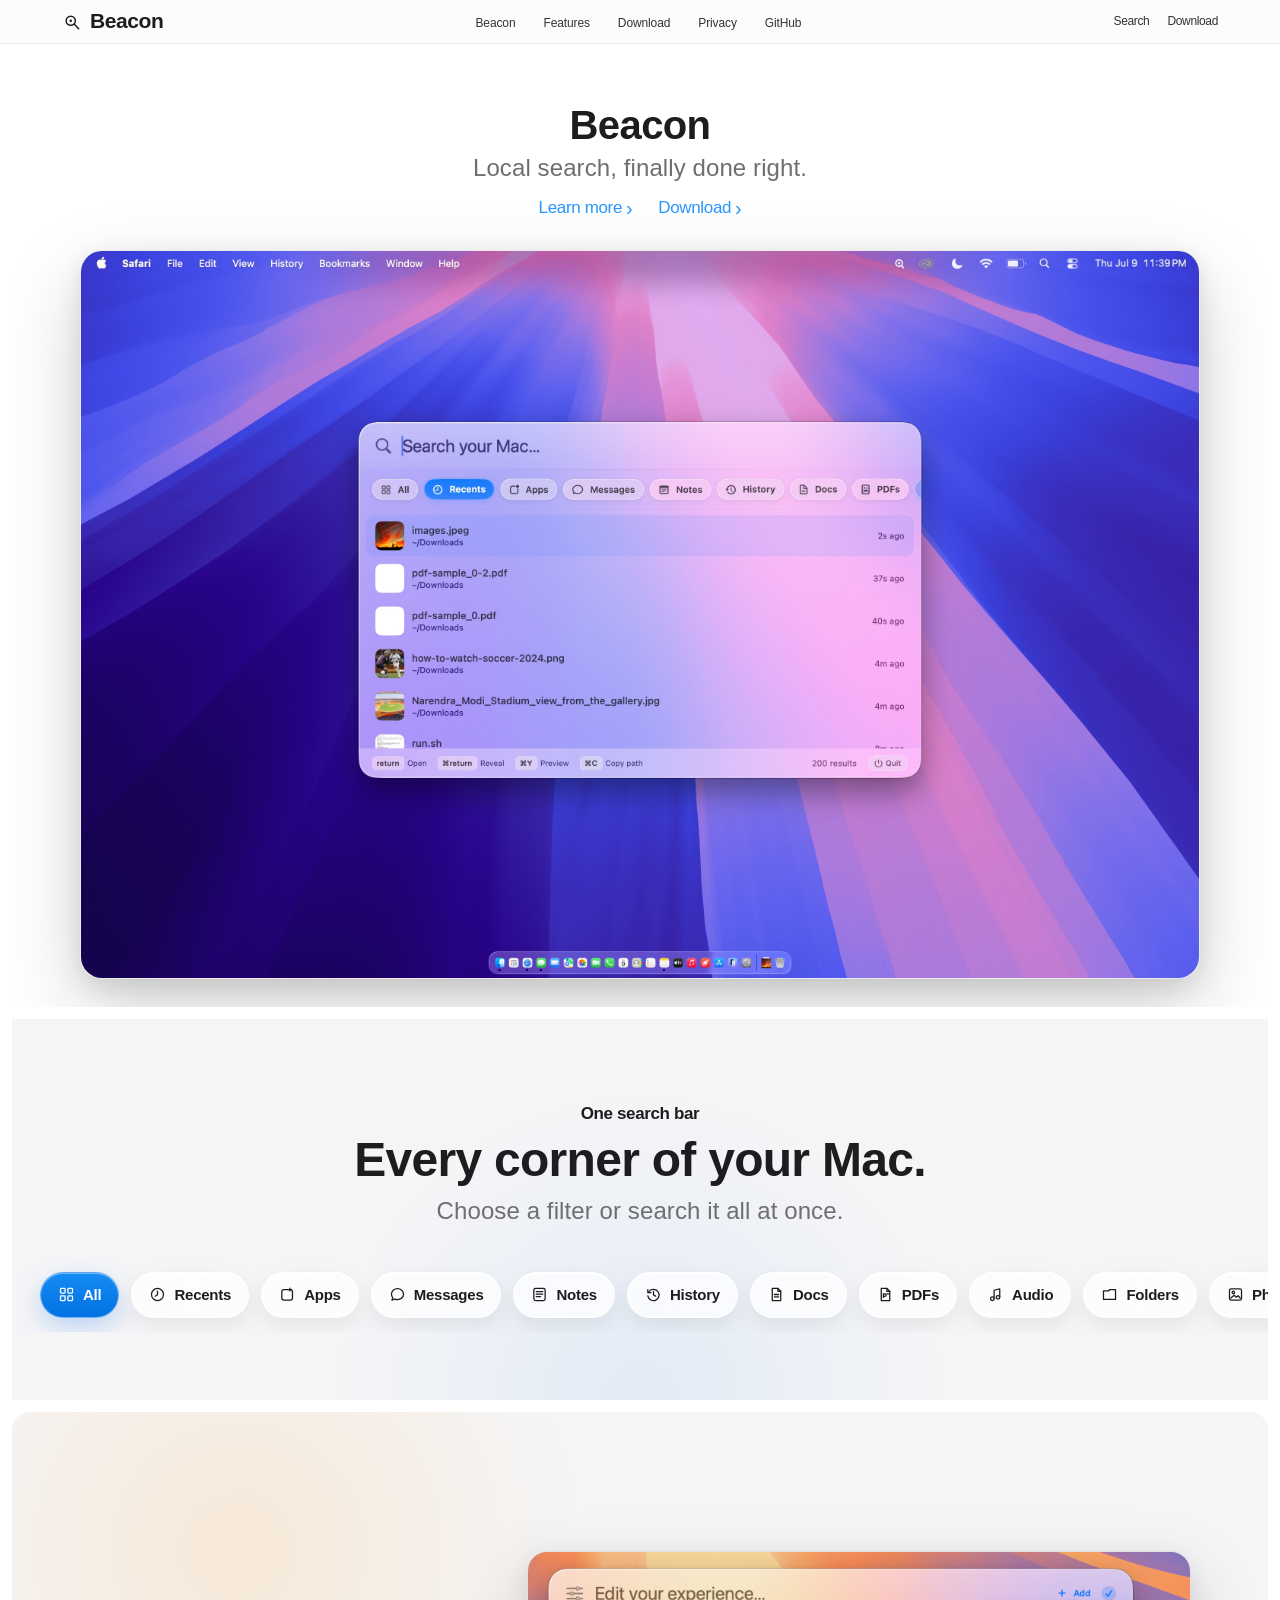
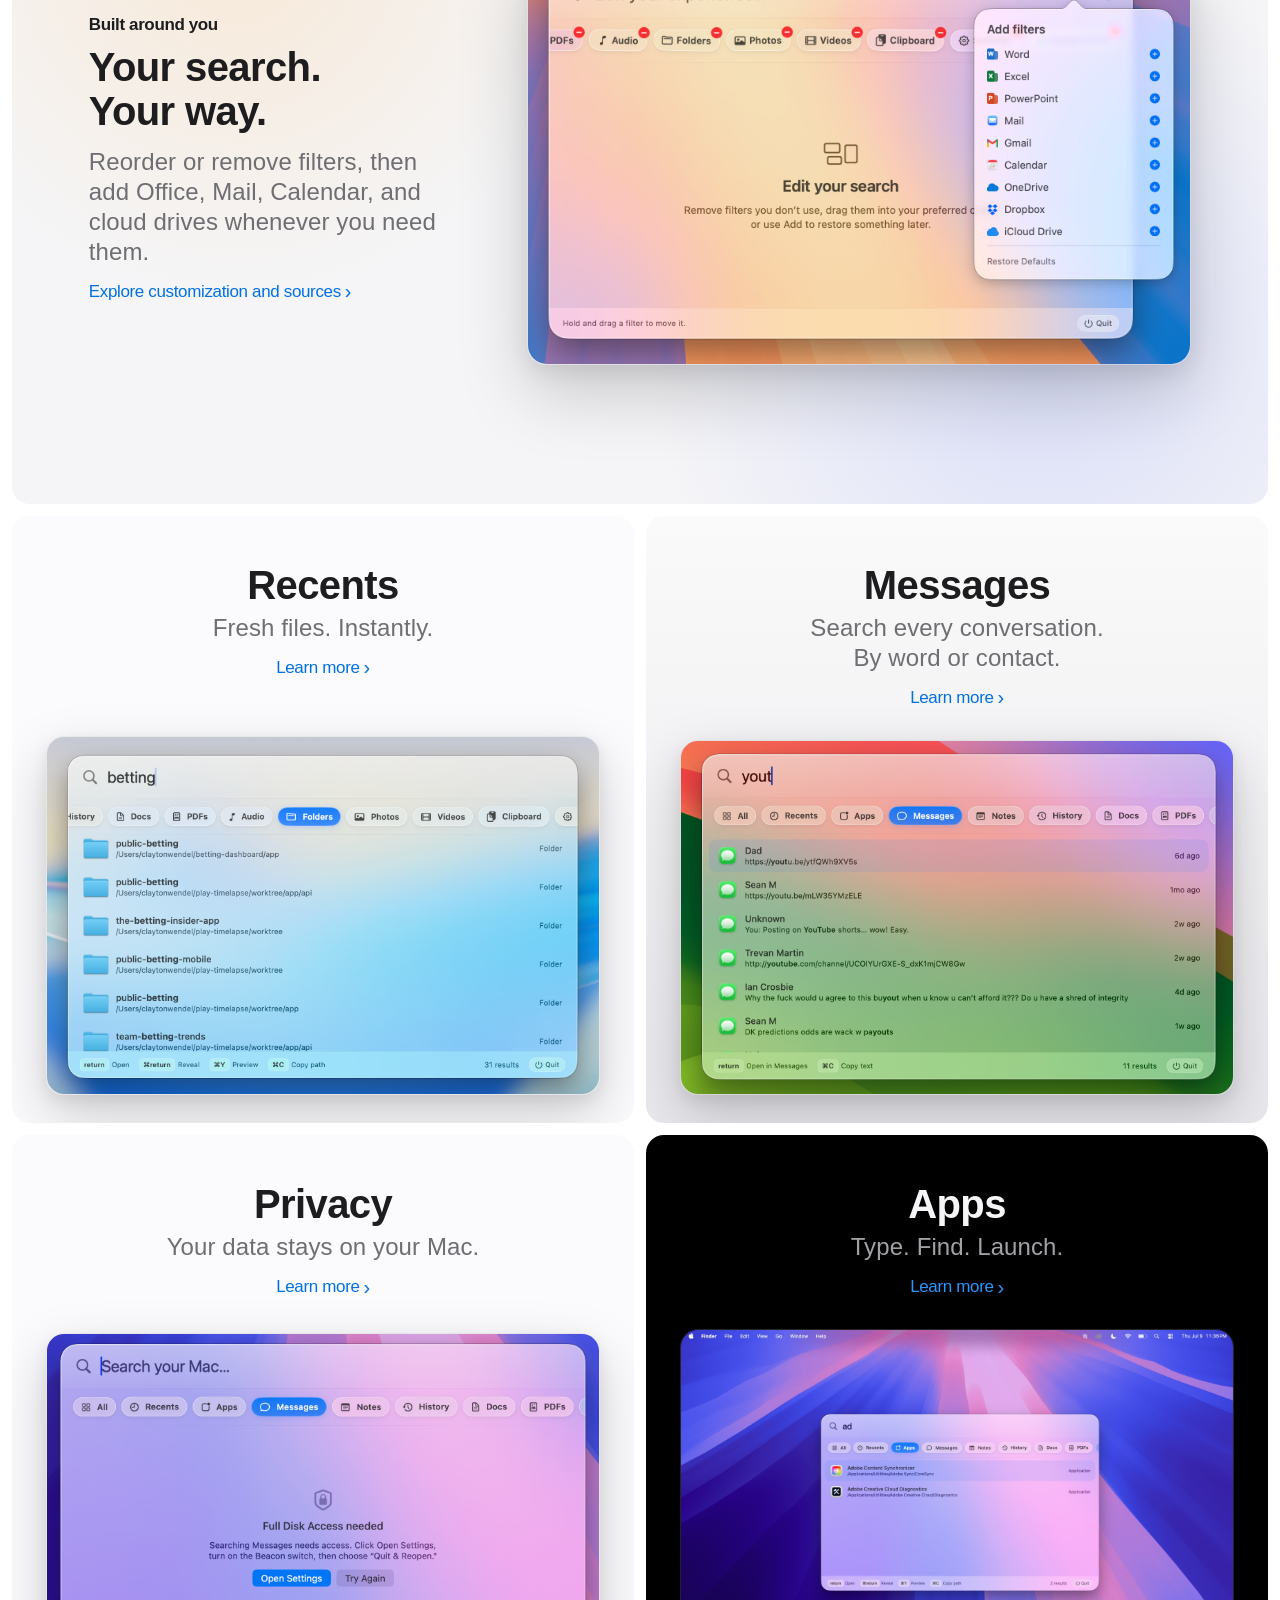
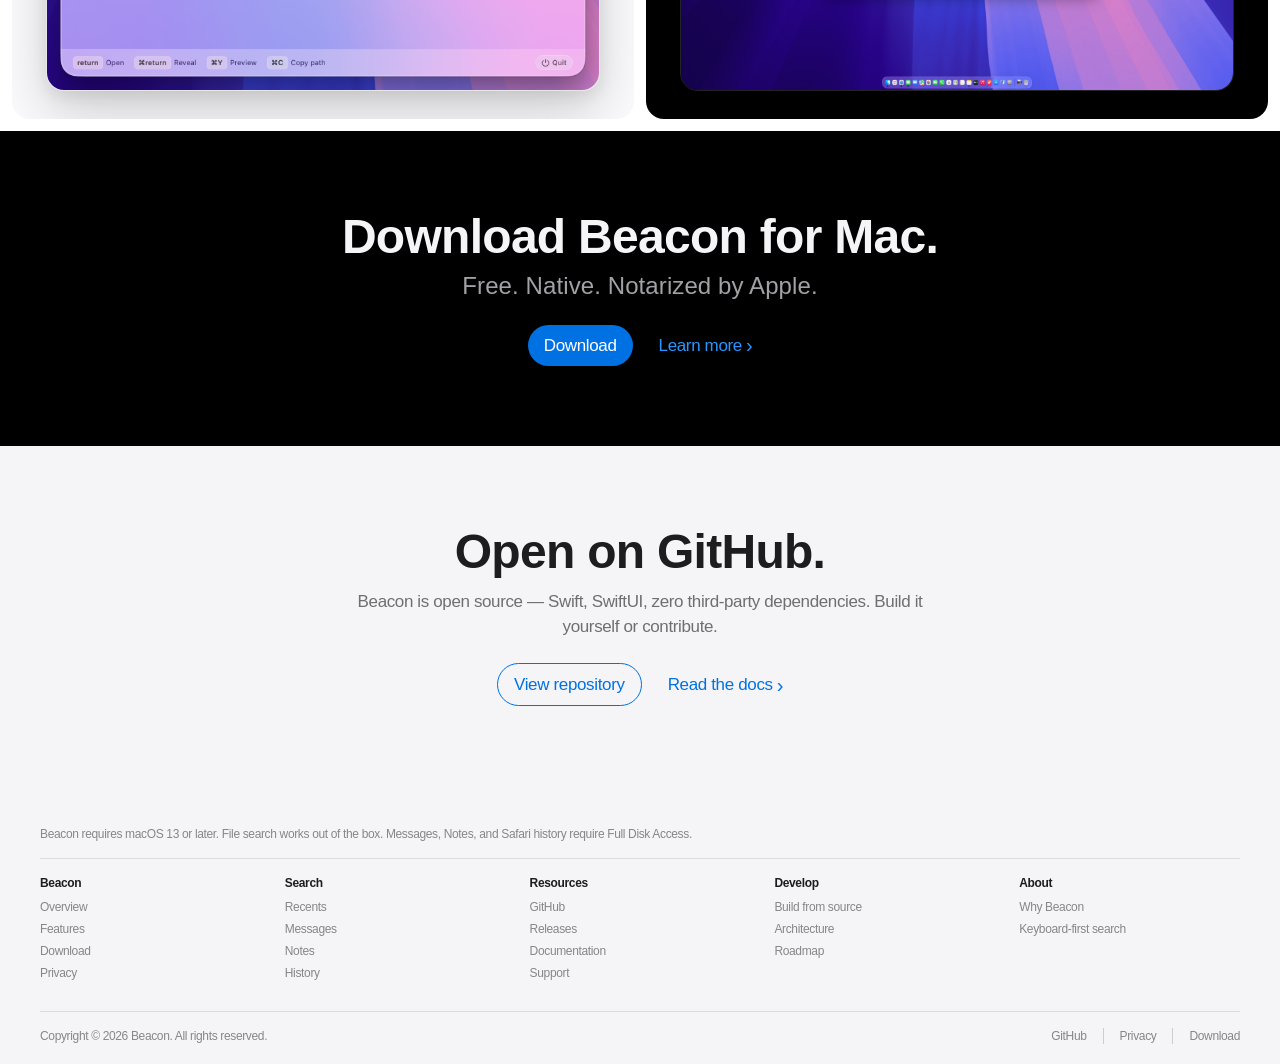
==== docs/index.html @ 6497be30 "Add Sparkle auto-updates and move the site to docs/ for GitHub Pages - Vendor Sparkle 2.9.4 framewor" ====
<!DOCTYPE html>
<html lang="en">
<head>
  <meta charset="utf-8">
  <meta name="viewport" content="width=device-width, initial-scale=1">
  <meta name="description" content="Beacon — fast, private macOS search across files, messages, mail, calendar, Office documents, cloud folders, and more.">
  <title>Beacon — Apple-style macOS search</title>
  <link rel="icon" type="image/png" sizes="36x36" href="assets/favicon.png">
  <link rel="stylesheet" href="css/styles.css?v=20260712-2">
</head>
<body>

  <nav class="globalnav" aria-label="Global">
    <div class="globalnav-inner">
      <a class="globalnav-logo" href="index.html">
        <svg viewBox="0 0 24 24" fill="none" stroke="currentColor" stroke-width="1.8" stroke-linecap="round">
          <circle cx="10.5" cy="10.5" r="5.5"/>
          <line x1="14.5" y1="14.5" x2="20" y2="20"/>
          <circle cx="10.5" cy="10.5" r="1.5" fill="currentColor" stroke="none"/>
        </svg>
        Beacon
      </a>
      <ul class="globalnav-links">
        <li><a href="beacon/index.html">Beacon</a></li>
        <li><a href="beacon/index.html#features">Features</a></li>
        <li><a href="beacon/index.html#download">Download</a></li>
        <li><a href="beacon/index.html#privacy">Privacy</a></li>
        <li><a href="https://github.com/claytonwendelwon/Mac-search">GitHub</a></li>
      </ul>
      <div class="globalnav-actions">
        <a href="https://github.com/claytonwendelwon/Mac-search/search" aria-label="Search">Search</a>
        <a href="beacon/index.html#download" aria-label="Download">Download</a>
      </div>
      <button class="nav-menu-button" type="button" data-menu-toggle
              aria-expanded="false" aria-controls="home-mobile-menu" aria-label="Open menu">
        <span></span><span></span><span></span>
      </button>
      <a class="globalnav-mobile-cta" href="beacon/index.html#download">Download</a>
      <div class="mobile-nav" id="home-mobile-menu" data-mobile-menu>
        <a href="beacon/index.html">Beacon</a>
        <a href="beacon/index.html#features">Features</a>
        <a href="beacon/index.html#lineup">Filters</a>
        <a href="beacon/index.html#privacy">Privacy</a>
        <a href="beacon/index.html#download">Download</a>
        <a href="https://github.com/claytonwendelwon/Mac-search">GitHub</a>
      </div>
    </div>
  </nav>

  <!-- Hero tile: Beacon -->
  <section class="tile-grid">
    <a class="tile tile-full tile-home-hero" href="beacon/index.html">
      <h2 class="headline-tile">Beacon</h2>
      <p class="subhead">Local search, finally done right.</p>
      <div class="cta-row">
        <span class="link-more" style="color:#2997ff">Learn more</span>
        <span class="link-more" style="color:#2997ff">Download</span>
      </div>
      <div class="tile-visual">
        <img class="product-shot product-shot-hero"
             src="assets/beacon-recents-wide.jpg"
             alt="Beacon Recents search floating over the macOS desktop">
      </div>
    </a>

    <div class="filter-highlight" aria-labelledby="filter-highlight-title">
      <div class="filter-highlight-copy">
        <p class="eyebrow">One search bar</p>
        <h2 class="headline-section" id="filter-highlight-title">Every corner of your Mac.</h2>
        <p class="subhead">Choose a filter or search it all at once.</p>
      </div>
      <div class="filter-rail" aria-label="Available Beacon filters">
        <span class="filter-chip active"><svg><use href="assets/symbols.svg#icon-all"/></svg>All</span>
        <span class="filter-chip"><svg><use href="assets/symbols.svg#icon-recents"/></svg>Recents</span>
        <span class="filter-chip"><svg><use href="assets/symbols.svg#icon-apps"/></svg>Apps</span>
        <span class="filter-chip"><svg><use href="assets/symbols.svg#icon-messages"/></svg>Messages</span>
        <span class="filter-chip"><svg><use href="assets/symbols.svg#icon-notes"/></svg>Notes</span>
        <span class="filter-chip"><svg><use href="assets/symbols.svg#icon-history"/></svg>History</span>
        <span class="filter-chip"><svg><use href="assets/symbols.svg#icon-docs"/></svg>Docs</span>
        <span class="filter-chip"><svg><use href="assets/symbols.svg#icon-pdfs"/></svg>PDFs</span>
        <span class="filter-chip"><svg><use href="assets/symbols.svg#icon-audio"/></svg>Audio</span>
        <span class="filter-chip"><svg><use href="assets/symbols.svg#icon-folders"/></svg>Folders</span>
        <span class="filter-chip"><svg><use href="assets/symbols.svg#icon-photos"/></svg>Photos</span>
        <span class="filter-chip"><svg><use href="assets/symbols.svg#icon-videos"/></svg>Videos</span>
        <span class="filter-chip"><svg><use href="assets/symbols.svg#icon-clipboard"/></svg>Clipboard</span>
        <span class="filter-chip"><svg><use href="assets/symbols.svg#icon-settings"/></svg>Settings</span>
        <span class="filter-chip"><svg><use href="assets/symbols.svg#icon-docs"/></svg>Office</span>
        <span class="filter-chip"><svg><use href="assets/symbols.svg#icon-messages"/></svg>Mail & Gmail</span>
        <span class="filter-chip"><svg><use href="assets/symbols.svg#icon-recents"/></svg>Calendar</span>
        <span class="filter-chip"><svg><use href="assets/symbols.svg#icon-folders"/></svg>Cloud drives</span>
      </div>
      <p class="filter-rail-hint">Scroll to explore</p>
    </div>

    <a class="tile tile-full tile-feature-combined" href="beacon/index.html#customize">
      <div class="tile-feature-copy">
        <p class="eyebrow">Built around you</p>
        <h2 class="headline-tile">Your search.<br>Your way.</h2>
        <p class="subhead">Reorder or remove filters, then add Office, Mail, Calendar, and cloud drives whenever you need them.</p>
        <div class="cta-row">
          <span class="link-more">Explore customization and sources</span>
        </div>
      </div>
      <div class="tile-feature-visual">
        <img class="product-shot product-shot-customize"
             src="assets/beacon-edit-add.png"
             alt="Beacon Edit mode with customizable filters and connected sources">
      </div>
    </a>

    <a class="tile tile-light" href="beacon/index.html#recents">
      <h2 class="headline-tile">Recents</h2>
      <p class="subhead">Fresh files. Instantly.</p>
      <div class="cta-row">
        <span class="link-more">Learn more</span>
      </div>
      <div class="tile-visual">
        <img class="product-shot product-shot-tile"
             src="assets/beacon-folders-close.png"
             alt="Beacon finding folders instantly">
      </div>
    </a>

    <a class="tile tile-gradient" href="beacon/index.html#messages">
      <h2 class="headline-tile">Messages</h2>
      <p class="subhead">Search every conversation.<br>By word or contact.</p>
      <div class="cta-row">
        <span class="link-more">Learn more</span>
      </div>
      <div class="tile-visual">
        <img class="product-shot product-shot-tile"
             src="assets/beacon-messages-close.png"
             alt="Beacon searching iMessage and SMS history">
      </div>
    </a>

    <a class="tile tile-light" href="beacon/index.html#privacy">
      <h2 class="headline-tile">Privacy</h2>
      <p class="subhead">Your data stays on your Mac.</p>
      <div class="cta-row">
        <span class="link-more">Learn more</span>
      </div>
      <div class="tile-visual">
        <img class="product-shot product-shot-tile"
             src="assets/beacon-disk-access-close.png"
             alt="Beacon Full Disk Access setup screen">
      </div>
    </a>

    <a class="tile tile-dark" href="beacon/index.html#apps">
      <h2 class="headline-tile">Apps</h2>
      <p class="subhead subhead-light">Type. Find. Launch.</p>
      <div class="cta-row">
        <span class="link-more" style="color:#2997ff">Learn more</span>
      </div>
      <div class="tile-visual">
        <img class="product-shot product-shot-tile"
             src="assets/beacon-apps-wide.jpg"
             alt="Beacon launching installed Mac apps">
      </div>
    </a>
  </section>

  <!-- Download CTA -->
  <section class="download-band fade-in" id="download">
    <h2 class="headline-section">Download Beacon for Mac.</h2>
    <p class="subhead subhead-light">Free. Native. Notarized by Apple.</p>
    <div class="cta-row">
      <a class="btn-download" href="https://github.com/claytonwendelwon/Mac-search/releases/download/v1.0.4/Beacon-1.0.4.dmg">Download</a>
      <a class="link-more" style="color:#2997ff" href="beacon/index.html#download">Learn more</a>
    </div>
  </section>

  <!-- GitHub -->
  <section class="github-band fade-in">
    <h2 class="headline-section">Open on GitHub.</h2>
    <p class="body-copy">Beacon is open source — Swift, SwiftUI, zero third-party dependencies. Build it yourself or contribute.</p>
    <div class="cta-row">
      <a class="btn-outline" href="https://github.com/claytonwendelwon/Mac-search">View repository</a>
      <a class="link-more" href="https://github.com/claytonwendelwon/Mac-search/blob/main/README.md">Read the docs</a>
    </div>
  </section>

  <footer class="footer">
    <div class="footer-inner">
      <p class="footer-note">Beacon requires macOS 13 or later. File search works out of the box. Messages, Notes, and Safari history require Full Disk Access.</p>
      <div class="footer-columns">
        <div class="footer-col">
          <h4>Beacon</h4>
          <ul>
            <li><a href="beacon/index.html">Overview</a></li>
            <li><a href="beacon/index.html#features">Features</a></li>
            <li><a href="beacon/index.html#download">Download</a></li>
            <li><a href="beacon/index.html#privacy">Privacy</a></li>
          </ul>
        </div>
        <div class="footer-col">
          <h4>Search</h4>
          <ul>
            <li><a href="beacon/index.html#recents">Recents</a></li>
            <li><a href="beacon/index.html#messages">Messages</a></li>
            <li><a href="beacon/index.html#notes">Notes</a></li>
            <li><a href="beacon/index.html#history">History</a></li>
          </ul>
        </div>
        <div class="footer-col">
          <h4>Resources</h4>
          <ul>
            <li><a href="https://github.com/claytonwendelwon/Mac-search">GitHub</a></li>
            <li><a href="https://github.com/claytonwendelwon/Mac-search/releases">Releases</a></li>
            <li><a href="https://github.com/claytonwendelwon/Mac-search/blob/main/README.md">Documentation</a></li>
            <li><a href="https://github.com/claytonwendelwon/Mac-search/issues">Support</a></li>
          </ul>
        </div>
        <div class="footer-col">
          <h4>Develop</h4>
          <ul>
            <li><a href="https://github.com/claytonwendelwon/Mac-search/blob/main/README.md#build--run">Build from source</a></li>
            <li><a href="https://github.com/claytonwendelwon/Mac-search/blob/main/README.md#how-it-works">Architecture</a></li>
            <li><a href="https://github.com/claytonwendelwon/Mac-search/blob/main/README.md#roadmap">Roadmap</a></li>
          </ul>
        </div>
        <div class="footer-col">
          <h4>About</h4>
          <ul>
            <li><a href="beacon/index.html#why">Why Beacon</a></li>
            <li><a href="beacon/index.html#apps">Keyboard-first search</a></li>
          </ul>
        </div>
      </div>
      <div class="footer-bottom">
        <span>Copyright © 2026 Beacon. All rights reserved.</span>
        <div class="footer-legal">
          <a href="https://github.com/claytonwendelwon/Mac-search">GitHub</a>
          <a href="beacon/index.html#privacy">Privacy</a>
          <a href="beacon/index.html#download">Download</a>
        </div>
      </div>
    </div>
  </footer>

  <script src="js/main.js?v=20260712-2"></script>
</body>
</html>
---- docs/css/styles.css ----
/* Beacon — Apple-inspired marketing site */

:root {
  --apple-blue: #0071e3;
  --apple-blue-hover: #0077ed;
  --apple-gray: #86868b;
  --apple-gray-dark: #6e6e73;
  --apple-text: #1d1d1f;
  --apple-bg: #fbfbfd;
  --apple-bg-alt: #f5f5f7;
  --nav-height: 44px;
  --subnav-height: 52px;
  --max-width: 980px;
  --wide-width: 1200px;
  --font: -apple-system, BlinkMacSystemFont, "SF Pro Display", "SF Pro Text", "Helvetica Neue", Helvetica, Arial, sans-serif;
}

*, *::before, *::after { box-sizing: border-box; margin: 0; padding: 0; }

html {
  scroll-behavior: smooth;
  -webkit-font-smoothing: antialiased;
  -moz-osx-font-smoothing: grayscale;
}

body {
  font-family: var(--font);
  color: var(--apple-text);
  background: #fff;
  line-height: 1.47059;
  font-weight: 400;
  letter-spacing: -0.022em;
}

a {
  color: var(--apple-blue);
  text-decoration: none;
}

a:hover { text-decoration: underline; }

img, svg { display: block; max-width: 100%; }

/* ── Global nav ── */

.globalnav {
  position: sticky;
  top: 0;
  z-index: 9999;
  height: var(--nav-height);
  background: rgba(251, 251, 253, 0.72);
  backdrop-filter: saturate(180%) blur(20px);
  -webkit-backdrop-filter: saturate(180%) blur(20px);
  border-bottom: 1px solid rgba(0, 0, 0, 0.08);
}

.globalnav-inner {
  max-width: var(--wide-width);
  margin: 0 auto;
  padding: 0 22px;
  height: 100%;
  display: flex;
  align-items: center;
  justify-content: space-between;
}

.globalnav-logo {
  display: flex;
  align-items: center;
  gap: 8px;
  color: var(--apple-text);
  text-decoration: none;
  font-size: 21px;
  font-weight: 600;
  letter-spacing: -0.02em;
}

.globalnav-logo:hover { text-decoration: none; opacity: 0.8; }

.globalnav-logo svg { width: 20px; height: 20px; }

.globalnav-links {
  display: flex;
  align-items: center;
  gap: 28px;
  list-style: none;
}

.globalnav-links a {
  font-size: 12px;
  color: rgba(0, 0, 0, 0.8);
  text-decoration: none;
  letter-spacing: -0.01em;
  transition: opacity 0.2s;
}

.globalnav-links a:hover { opacity: 0.65; text-decoration: none; }

.globalnav-actions {
  display: flex;
  align-items: center;
  gap: 18px;
}

.globalnav-actions a {
  font-size: 12px;
  color: rgba(0, 0, 0, 0.8);
  text-decoration: none;
}

.globalnav-actions a:hover { opacity: 0.65; text-decoration: none; }

.nav-menu-button {
  display: none;
  width: 34px;
  height: 34px;
  padding: 7px;
  border: 0;
  background: transparent;
  cursor: pointer;
}

.nav-menu-button span {
  display: block;
  width: 20px;
  height: 1px;
  margin: 4px 0;
  background: var(--apple-text);
  transform-origin: center;
  transition: transform 0.22s ease, opacity 0.18s ease;
}

.nav-menu-button[aria-expanded="true"] span:first-child {
  transform: translateY(5px) rotate(45deg);
}

.nav-menu-button[aria-expanded="true"] span:nth-child(2) {
  opacity: 0;
}

.nav-menu-button[aria-expanded="true"] span:nth-child(3) {
  transform: translateY(-5px) rotate(-45deg);
}

.mobile-nav {
  display: none;
  position: absolute;
  z-index: 9997;
  top: 100%;
  right: 0;
  left: 0;
  min-height: calc(100vh - var(--nav-height));
  padding: 28px 32px 48px;
  flex-direction: column;
  gap: 0;
  overflow-y: auto;
  background: rgba(251, 251, 253, 0.98);
  backdrop-filter: saturate(180%) blur(24px);
  -webkit-backdrop-filter: saturate(180%) blur(24px);
}

.product-page .mobile-nav { min-height: calc(100vh - var(--subnav-height)); }

.mobile-nav a {
  padding: 15px 0;
  border-bottom: 1px solid rgba(0, 0, 0, 0.08);
  color: var(--apple-text);
  font-size: 28px;
  font-weight: 600;
  letter-spacing: -0.025em;
  text-decoration: none;
}

body.menu-open { overflow: hidden; }

.globalnav-mobile-cta {
  display: none;
  color: var(--apple-blue);
  font-size: 12px;
  text-decoration: none;
}

/* ── Sub navigation (product pages) ── */

.subnav {
  position: sticky;
  top: var(--nav-height);
  z-index: 9998;
  height: var(--subnav-height);
  background: rgba(251, 251, 253, 0.72);
  backdrop-filter: saturate(180%) blur(20px);
  -webkit-backdrop-filter: saturate(180%) blur(20px);
  border-bottom: 1px solid rgba(0, 0, 0, 0.08);
}

.product-page .subnav {
  top: 0;
}

.subnav-inner {
  max-width: var(--wide-width);
  margin: 0 auto;
  padding: 0 22px;
  height: 100%;
  display: grid;
  grid-template-columns: 1fr auto 1fr;
  align-items: center;
  gap: 18px;
}

.subnav-title {
  justify-self: start;
  font-size: 21px;
  font-weight: 600;
  letter-spacing: -0.02em;
  color: var(--apple-text);
  text-decoration: none;
}

.subnav-links {
  justify-self: center;
  display: flex;
  align-items: center;
  gap: 24px;
  list-style: none;
}

.subnav-links a {
  font-size: 12px;
  color: rgba(0, 0, 0, 0.56);
  text-decoration: none;
}

.subnav-links a:hover,
.subnav-links a.active {
  color: var(--apple-text);
  text-decoration: none;
}

.subnav-cta {
  justify-self: end;
  font-size: 12px;
  color: var(--apple-blue);
  text-decoration: none;
}

.subnav-cta:hover { text-decoration: underline; }

/* ── Typography ── */

.headline-hero {
  font-size: clamp(40px, 6vw, 64px);
  font-weight: 600;
  letter-spacing: -0.015em;
  line-height: 1.05;
}

.headline-section {
  font-size: clamp(32px, 4.5vw, 48px);
  font-weight: 600;
  letter-spacing: -0.015em;
  line-height: 1.08;
}

.headline-tile {
  font-size: clamp(28px, 3.5vw, 40px);
  font-weight: 600;
  letter-spacing: -0.015em;
  line-height: 1.1;
}

.subhead {
  font-size: clamp(19px, 2.2vw, 24px);
  font-weight: 400;
  letter-spacing: 0.004em;
  line-height: 1.25;
  color: var(--apple-gray-dark);
  margin-top: 6px;
}

.subhead-light { color: #a1a1a6; }

.eyebrow {
  font-size: 17px;
  font-weight: 600;
  letter-spacing: -0.022em;
  margin-bottom: 8px;
}

.body-copy {
  font-size: 17px;
  line-height: 1.47059;
  letter-spacing: -0.022em;
  color: var(--apple-gray-dark);
}

/* ── Links & CTAs ── */

.cta-row {
  display: flex;
  align-items: center;
  justify-content: center;
  gap: 26px;
  margin-top: 14px;
  flex-wrap: wrap;
}

.link-more {
  font-size: 17px;
  color: var(--apple-blue);
  text-decoration: none;
  display: inline-flex;
  align-items: center;
  gap: 4px;
}

.link-more::after {
  content: "›";
  font-size: 20px;
  line-height: 1;
  font-weight: 400;
}

.link-more:hover { text-decoration: underline; }

.btn-download {
  display: inline-flex;
  align-items: center;
  justify-content: center;
  min-width: 28px;
  padding: 8px 16px;
  border-radius: 980px;
  background: var(--apple-blue);
  color: #fff;
  font-size: 17px;
  font-weight: 400;
  text-decoration: none;
  transition: background 0.2s;
}

.btn-download:hover {
  background: var(--apple-blue-hover);
  text-decoration: none;
}

.btn-outline {
  display: inline-flex;
  align-items: center;
  justify-content: center;
  padding: 8px 16px;
  border-radius: 980px;
  border: 1px solid var(--apple-blue);
  color: var(--apple-blue);
  font-size: 17px;
  text-decoration: none;
  transition: background 0.2s;
}

.btn-outline:hover {
  background: rgba(0, 113, 227, 0.06);
  text-decoration: none;
}

/* ── Hero sections ── */

.hero {
  text-align: center;
  padding: 55px 22px 0;
}

.hero-dark {
  background: #000;
  color: #f5f5f7;
}

.hero-dark .subhead { color: #a1a1a6; }

.hero-light { background: var(--apple-bg); }

.hero-white { background: #fff; }

.hero-visual {
  margin-top: 40px;
  display: flex;
  justify-content: center;
  padding-bottom: 40px;
}

/* ── Real product screenshots ── */

.product-shot {
  display: block;
  width: 100%;
  height: auto;
  border-radius: 22px;
  border: 1px solid rgba(0, 0, 0, 0.08);
  box-shadow:
    0 30px 80px rgba(0, 0, 0, 0.18),
    0 8px 24px rgba(0, 0, 0, 0.10);
}

.product-shot-hero {
  width: min(1120px, 94vw);
}

.product-shot-tile {
  width: min(560px, 96%);
  max-height: 390px;
  object-fit: cover;
  object-position: center;
  border-radius: 18px;
  box-shadow:
    0 22px 55px rgba(0, 0, 0, 0.18),
    0 6px 16px rgba(0, 0, 0, 0.08);
}

.tile-dark .product-shot {
  border-color: rgba(255, 255, 255, 0.14);
}

.product-shot-detail {
  width: min(650px, 100%);
  border-radius: 18px;
}

.product-shot-wide {
  width: 100%;
  border-radius: 18px;
}

/* ── Homepage tile grid (apple.com style) ── */

.tile-grid {
  display: grid;
  grid-template-columns: repeat(2, 1fr);
  gap: 12px;
  padding: 12px;
  background: #fff;
}

.tile {
  position: relative;
  border-radius: 18px;
  overflow: hidden;
  min-height: 580px;
  display: flex;
  flex-direction: column;
  align-items: center;
  text-align: center;
  padding: 47px 22px 0;
  text-decoration: none;
  color: inherit;
}

.tile:hover { text-decoration: none; }

.tile-light { background: var(--apple-bg); }
.tile-dark { background: #000; color: #f5f5f7; }
.tile-dark .subhead { color: #a1a1a6; }
.tile-gradient { background: linear-gradient(180deg, #fafafa 0%, #e8e8ed 100%); }
.tile-home-hero {
  background: #fff;
  border-radius: 0;
}

.tile-feature-combined {
  display: grid;
  grid-template-columns: minmax(280px, 0.72fr) minmax(0, 1.28fr);
  align-items: center;
  gap: clamp(34px, 5vw, 78px);
  min-height: 590px;
  padding: 64px clamp(38px, 6vw, 92px);
  text-align: left;
  background:
    radial-gradient(circle at 18% 20%, rgba(255, 190, 105, 0.22), transparent 30%),
    radial-gradient(circle at 82% 78%, rgba(96, 120, 255, 0.18), transparent 34%),
    #f5f5f7;
}

.tile-feature-copy {
  max-width: 430px;
}

.tile-feature-copy .subhead {
  margin-top: 14px;
}

.tile-feature-copy .cta-row {
  justify-content: flex-start;
  margin-top: 20px;
}

.tile-feature-visual {
  width: 100%;
  display: flex;
  align-items: center;
  justify-content: center;
}

.product-shot-customize {
  width: 100%;
  max-height: 540px;
  object-fit: contain;
  border-radius: 20px;
  box-shadow:
    0 28px 70px rgba(0, 0, 0, 0.18),
    0 8px 22px rgba(0, 0, 0, 0.08);
}

.tile .cta-row { margin-top: 12px; }

.tile-visual {
  flex: 1;
  width: 100%;
  display: flex;
  align-items: flex-end;
  justify-content: center;
  margin-top: 30px;
  padding-bottom: 28px;
}

.tile-full {
  grid-column: 1 / -1;
  min-height: 692px;
}

/* ── Homepage filter rail ── */

.filter-highlight {
  grid-column: 1 / -1;
  overflow: hidden;
  padding: 82px 0 68px;
  background:
    radial-gradient(circle at 50% 100%, rgba(0, 113, 227, 0.08), transparent 42%),
    var(--apple-bg-alt);
}

.filter-highlight-copy {
  text-align: center;
  padding: 0 22px 32px;
}

.filter-highlight-copy .subhead {
  margin-top: 10px;
}

.filter-rail {
  display: flex;
  gap: 12px;
  width: 100%;
  overflow-x: auto;
  padding: 14px max(28px, calc((100vw - var(--wide-width)) / 2));
  scroll-snap-type: x proximity;
  scroll-padding-inline: 28px;
  scrollbar-width: none;
  -webkit-overflow-scrolling: touch;
}

.filter-rail::-webkit-scrollbar {
  display: none;
}

.filter-chip {
  flex: 0 0 auto;
  scroll-snap-align: start;
  display: inline-flex;
  align-items: center;
  gap: 8px;
  padding: 11px 17px;
  border-radius: 980px;
  color: var(--apple-text);
  background: rgba(255, 255, 255, 0.74);
  border: 1px solid rgba(255, 255, 255, 0.9);
  box-shadow:
    0 8px 22px rgba(0, 0, 0, 0.07),
    inset 0 1px 0 rgba(255, 255, 255, 0.85);
  backdrop-filter: blur(20px) saturate(160%);
  -webkit-backdrop-filter: blur(20px) saturate(160%);
  font-size: 15px;
  font-weight: 600;
  letter-spacing: -0.016em;
}

.filter-chip svg {
  width: 17px;
  height: 17px;
  fill: none;
  stroke: currentColor;
  stroke-width: 1.8;
  stroke-linecap: round;
  stroke-linejoin: round;
}

.filter-chip.active {
  color: #fff;
  background: linear-gradient(180deg, #168bf3, var(--apple-blue));
  border-color: rgba(255, 255, 255, 0.38);
  box-shadow:
    0 10px 26px rgba(0, 113, 227, 0.24),
    inset 0 1px 0 rgba(255, 255, 255, 0.35);
}

.filter-rail-hint {
  display: none;
  margin-top: 14px;
  color: var(--apple-gray);
  font-size: 12px;
  text-align: center;
}

/* ── Feature tabs (iPhone page style) ── */

.feature-tabs-section {
  background: var(--apple-bg);
  padding: 80px 22px 60px;
}

.feature-tabs-header {
  text-align: center;
  max-width: 680px;
  margin: 0 auto 40px;
}

.tab-list {
  display: flex;
  align-items: stretch;
  justify-content: center;
  gap: 0;
  list-style: none;
  overflow-x: auto;
  overflow-y: hidden;
  overscroll-behavior-x: contain;
  touch-action: pan-x;
  -webkit-overflow-scrolling: touch;
  scrollbar-width: none;
  scroll-snap-type: x proximity;
  margin-bottom: 40px;
  border-bottom: 1px solid rgba(0, 0, 0, 0.1);
  max-width: var(--wide-width);
  margin-left: auto;
  margin-right: auto;
}

.tab-list::-webkit-scrollbar { display: none; }

.tab-list > li {
  flex: 0 0 auto;
  scroll-snap-align: nearest;
}

.tab-list button {
  display: block;
  background: none;
  border: none;
  border-bottom: 2px solid transparent;
  padding: 12px 20px 14px;
  font-family: var(--font);
  font-size: 14px;
  font-weight: 600;
  color: var(--apple-gray);
  cursor: pointer;
  letter-spacing: -0.016em;
  margin-bottom: -1px;
  transition: color 0.2s, border-color 0.2s;
}

.tab-list button:hover { color: var(--apple-text); }

.tab-list button.active {
  color: var(--apple-text);
  border-bottom-color: var(--apple-text);
}

.tab-panel {
  display: none;
  max-width: var(--wide-width);
  margin: 0 auto;
}

.tab-panel.active {
  display: grid;
  grid-template-columns: 1fr 1fr;
  gap: 40px;
  align-items: center;
}

.tab-panel[id] {
  scroll-margin-top: calc(var(--subnav-height) + 24px);
}

.tab-panel.active .tab-panel-visual {
  animation: tab-visual-in 420ms cubic-bezier(0.22, 1, 0.36, 1) both;
}

@keyframes tab-visual-in {
  from {
    opacity: 0;
    transform: translateY(8px);
  }
  to {
    opacity: 1;
    transform: translateY(0);
  }
}

.tab-panel-copy h2 {
  font-size: clamp(28px, 3.5vw, 40px);
  font-weight: 600;
  letter-spacing: -0.015em;
  line-height: 1.1;
  margin-bottom: 16px;
}

.tab-panel-copy h3 {
  font-size: 21px;
  font-weight: 600;
  letter-spacing: -0.022em;
  margin: 24px 0 8px;
}

.tab-panel-copy p {
  font-size: 17px;
  line-height: 1.47059;
  color: var(--apple-gray-dark);
}

.tab-panel-visual {
  display: flex;
  justify-content: center;
  align-items: center;
}

@media (prefers-reduced-motion: reduce) {
  .tab-panel.active .tab-panel-visual {
    animation: none;
  }
}

.notes-placeholder {
  width: min(100%, 520px);
  min-height: 330px;
  padding: 48px;
  border: 1px solid rgba(0, 0, 0, 0.06);
  border-radius: 24px;
  display: flex;
  flex-direction: column;
  align-items: center;
  justify-content: center;
  background:
    radial-gradient(circle at 50% 0%, rgba(255, 214, 10, 0.2), transparent 48%),
    #fff;
  box-shadow: 0 24px 60px rgba(0, 0, 0, 0.08);
}

.notes-placeholder svg {
  width: 58px;
  height: 58px;
  margin-bottom: 20px;
  fill: none;
  stroke: #d99a00;
  stroke-width: 1.5;
  stroke-linecap: round;
  stroke-linejoin: round;
}

.notes-placeholder strong { font-size: 24px; }
.notes-placeholder span { margin-top: 6px; color: var(--apple-gray); }

.tab-panel.more-panel.active {
  grid-template-columns: minmax(240px, 0.8fr) minmax(320px, 1.2fr);
  padding: 52px;
  border-radius: 28px;
  color: #f5f5f7;
  background:
    radial-gradient(circle at 85% 15%, rgba(41, 151, 255, 0.34), transparent 35%),
    #101012;
}

.more-panel-heading h2 {
  margin: 6px 0 18px;
  font-size: clamp(34px, 4vw, 52px);
  line-height: 1.02;
  letter-spacing: -0.03em;
}

.more-panel-heading > p:last-child,
.benefit-grid span,
.coming-soon p {
  color: #a1a1a6;
  line-height: 1.45;
}

.benefit-grid {
  display: grid;
  grid-template-columns: 1fr 1fr;
  gap: 12px;
}

.benefit-grid > div {
  min-height: 110px;
  padding: 20px;
  border: 1px solid rgba(255, 255, 255, 0.1);
  border-radius: 18px;
  display: flex;
  flex-direction: column;
  justify-content: flex-end;
  background: rgba(255, 255, 255, 0.06);
}

.benefit-grid strong { margin-bottom: 4px; font-size: 17px; }

.coming-soon {
  grid-column: 1 / -1;
  padding-top: 26px;
  border-top: 1px solid rgba(255, 255, 255, 0.12);
}

.coming-soon-label {
  display: inline-block;
  margin-bottom: 10px;
  padding: 5px 10px;
  border-radius: 980px;
  color: #fff;
  background: var(--apple-blue);
  font-size: 12px;
  font-weight: 600;
}

.coming-soon h3 { margin-bottom: 6px; font-size: 24px; }

/* ── Screenshot showcase ── */

.showcase-section {
  padding: 96px 22px;
  background: #fff;
}

.showcase-header {
  max-width: var(--wide-width);
  margin: 0 auto 52px;
}

.showcase-stack {
  max-width: var(--wide-width);
  margin: 0 auto;
  display: grid;
  gap: 24px;
}

.showcase-card {
  overflow: hidden;
  background: var(--apple-bg-alt);
  border-radius: 28px;
  padding: 54px;
}

.showcase-copy {
  max-width: 680px;
  margin-bottom: 38px;
}

.showcase-copy h3 {
  font-size: clamp(32px, 4.5vw, 52px);
  line-height: 1.04;
  letter-spacing: -0.025em;
  margin-bottom: 14px;
}

.showcase-copy p:last-child {
  max-width: 580px;
  color: var(--apple-gray-dark);
  font-size: 19px;
  line-height: 1.42;
}

.showcase-card .product-shot {
  border-radius: 18px;
  box-shadow: 0 24px 70px rgba(0, 0, 0, 0.16);
}

/* ── Lineup cards ── */

.lineup-section {
  padding: 80px 22px;
  background: #fff;
}

.lineup-header {
  text-align: center;
  margin-bottom: 48px;
}

.lineup-grid {
  display: grid;
  grid-template-columns: repeat(auto-fit, minmax(220px, 1fr));
  gap: 20px;
  max-width: var(--wide-width);
  margin: 0 auto;
}

.lineup-card {
  background: var(--apple-bg);
  border-radius: 18px;
  padding: 32px 24px;
  text-align: center;
}

.lineup-card-icon {
  width: 48px;
  height: 48px;
  margin: 0 auto 16px;
  border-radius: 12px;
  background: #fff;
  display: flex;
  align-items: center;
  justify-content: center;
  box-shadow: 0 2px 8px rgba(0, 0, 0, 0.06);
}

.lineup-card-icon svg {
  width: 24px;
  height: 24px;
  fill: none;
  stroke: var(--apple-text);
  stroke-width: 1.65;
  stroke-linecap: round;
  stroke-linejoin: round;
}

.lineup-card h3 {
  font-size: 19px;
  font-weight: 600;
  letter-spacing: -0.022em;
  margin-bottom: 6px;
}

.lineup-card p {
  font-size: 14px;
  color: var(--apple-gray);
  line-height: 1.4;
}

/* ── Download band ── */

.download-band {
  background: #000;
  color: #f5f5f7;
  text-align: center;
  padding: 80px 22px;
}

.download-band .subhead { color: #a1a1a6; margin-top: 8px; margin-bottom: 24px; }

.download-steps {
  max-width: 520px;
  margin: 32px auto 0;
  text-align: left;
  list-style: none;
  counter-reset: steps;
}

.download-steps li {
  counter-increment: steps;
  font-size: 17px;
  color: #a1a1a6;
  padding: 12px 0;
  border-bottom: 1px solid rgba(255, 255, 255, 0.12);
  display: flex;
  gap: 16px;
  align-items: flex-start;
}

.download-steps li::before {
  content: counter(steps);
  flex-shrink: 0;
  width: 28px;
  height: 28px;
  border-radius: 50%;
  background: rgba(255, 255, 255, 0.12);
  display: flex;
  align-items: center;
  justify-content: center;
  font-size: 14px;
  font-weight: 600;
  color: #f5f5f7;
}

.download-steps .step-copy {
  min-width: 0;
  padding-top: 3px;
  line-height: 1.45;
}

.download-steps strong,
.download-steps kbd {
  color: #f5f5f7;
  font: inherit;
  font-weight: 600;
}

.download-steps kbd { white-space: nowrap; }

/* ── GitHub band ── */

.github-band {
  background: var(--apple-bg-alt);
  text-align: center;
  padding: 80px 22px;
}

.github-band .body-copy {
  max-width: 580px;
  margin: 12px auto 24px;
}

/* ── Bento / explore ── */

.explore-section {
  padding: 80px 22px;
  background: var(--apple-bg);
}

.explore-header {
  text-align: center;
  margin-bottom: 48px;
}

.bento-grid {
  display: grid;
  grid-template-columns: repeat(3, 1fr);
  gap: 12px;
  max-width: var(--wide-width);
  margin: 0 auto;
}

.bento-item {
  background: #fff;
  border-radius: 18px;
  padding: 32px 28px;
  min-height: 280px;
  display: flex;
  flex-direction: column;
}

.bento-item.wide { grid-column: span 2; }
.bento-item.tall { min-height: 360px; }

.bento-item h3 {
  font-size: 24px;
  font-weight: 600;
  letter-spacing: -0.015em;
  margin-bottom: 8px;
}

.bento-item p {
  font-size: 14px;
  color: var(--apple-gray);
  line-height: 1.4;
  flex: 1;
}

.bento-visual {
  margin-top: 20px;
  flex: 1;
  display: flex;
  align-items: flex-end;
  justify-content: center;
}

.feature-pills {
  display: flex;
  flex-wrap: wrap;
  gap: 8px;
  margin-top: 28px;
}

.feature-pills span {
  padding: 8px 13px;
  border-radius: 980px;
  background: var(--apple-bg-alt);
  color: var(--apple-gray-dark);
  font-size: 13px;
  font-weight: 600;
}

/* ── Mock UI components ── */

.search-mock {
  width: min(680px, 92vw);
  background: rgba(255, 255, 255, 0.72);
  backdrop-filter: blur(40px) saturate(180%);
  -webkit-backdrop-filter: blur(40px) saturate(180%);
  border-radius: 16px;
  border: 1px solid rgba(0, 0, 0, 0.08);
  box-shadow: 0 24px 80px rgba(0, 0, 0, 0.18), 0 0 0 1px rgba(255, 255, 255, 0.5) inset;
  overflow: hidden;
}

.search-mock-dark {
  background: rgba(40, 40, 42, 0.82);
  border-color: rgba(255, 255, 255, 0.1);
  box-shadow: 0 24px 80px rgba(0, 0, 0, 0.5);
}

.search-mock-field {
  display: flex;
  align-items: center;
  gap: 10px;
  padding: 14px 16px;
  border-bottom: 1px solid rgba(0, 0, 0, 0.06);
}

.search-mock-dark .search-mock-field { border-color: rgba(255, 255, 255, 0.08); }

.search-mock-field svg { opacity: 0.45; flex-shrink: 0; }

.search-mock-field span {
  font-size: 22px;
  color: rgba(0, 0, 0, 0.85);
  letter-spacing: -0.02em;
}

.search-mock-dark .search-mock-field span { color: rgba(255, 255, 255, 0.9); }

.search-mock-chips {
  display: flex;
  gap: 8px;
  padding: 10px 16px;
  border-bottom: 1px solid rgba(0, 0, 0, 0.06);
  overflow-x: auto;
  scrollbar-width: none;
}

.search-mock-dark .search-mock-chips { border-color: rgba(255, 255, 255, 0.08); }

.chip {
  flex-shrink: 0;
  padding: 5px 12px;
  border-radius: 980px;
  font-size: 12px;
  font-weight: 500;
  background: rgba(0, 0, 0, 0.06);
  color: rgba(0, 0, 0, 0.65);
}

.chip.active {
  background: var(--apple-blue);
  color: #fff;
}

.search-mock-dark .chip { background: rgba(255, 255, 255, 0.1); color: rgba(255, 255, 255, 0.7); }
.search-mock-dark .chip.active { background: var(--apple-blue); color: #fff; }

.search-mock-results { padding: 4px 0 8px; }

.result-row {
  display: flex;
  align-items: center;
  gap: 12px;
  padding: 8px 16px;
  font-size: 13px;
}

.result-row.selected { background: rgba(0, 113, 227, 0.12); }

.result-icon {
  width: 32px;
  height: 32px;
  border-radius: 8px;
  background: linear-gradient(135deg, #667eea, #764ba2);
  flex-shrink: 0;
  display: flex;
  align-items: center;
  justify-content: center;
  font-size: 16px;
}

.result-icon.file { background: linear-gradient(135deg, #f093fb, #f5576c); }
.result-icon.app { background: linear-gradient(135deg, #4facfe, #00f2fe); }
.result-icon.msg { background: linear-gradient(135deg, #43e97b, #38f9d7); }

.result-text { flex: 1; min-width: 0; }

.result-title {
  font-weight: 500;
  color: rgba(0, 0, 0, 0.88);
  white-space: nowrap;
  overflow: hidden;
  text-overflow: ellipsis;
}

.search-mock-dark .result-title { color: rgba(255, 255, 255, 0.92); }

.result-title strong { font-weight: 700; }

.result-meta {
  font-size: 11px;
  color: var(--apple-gray);
  margin-top: 1px;
}

.search-mock-footer {
  padding: 8px 16px;
  border-top: 1px solid rgba(0, 0, 0, 0.06);
  font-size: 11px;
  color: var(--apple-gray);
  display: flex;
  gap: 16px;
}

.search-mock-dark .search-mock-footer { border-color: rgba(255, 255, 255, 0.08); color: rgba(255, 255, 255, 0.45); }

/* Beacon lens icon */
.beacon-lens {
  width: 80px;
  height: 80px;
  margin: 0 auto;
}

.beacon-lens-sm { width: 48px; height: 48px; }

/* Desktop mock */
.desktop-mock {
  position: relative;
  width: min(900px, 95vw);
}

.desktop-screen {
  background: linear-gradient(145deg, #1a1a2e 0%, #16213e 50%, #0f3460 100%);
  border-radius: 12px 12px 0 0;
  padding: 48px 40px 60px;
  position: relative;
}

.desktop-bar {
  position: absolute;
  top: 12px;
  left: 50%;
  transform: translateX(-50%);
  display: flex;
  gap: 6px;
}

.desktop-bar span {
  width: 10px;
  height: 10px;
  border-radius: 50%;
}

.desktop-bar span:nth-child(1) { background: #ff5f57; }
.desktop-bar span:nth-child(2) { background: #febc2e; }
.desktop-bar span:nth-child(3) { background: #28c840; }

.desktop-chin {
  height: 18px;
  background: linear-gradient(180deg, #c8c8cc, #a8a8ad);
  border-radius: 0 0 12px 12px;
}

.menu-bar-mock {
  position: absolute;
  top: 0;
  left: 0;
  right: 0;
  height: 28px;
  background: rgba(0, 0, 0, 0.35);
  display: flex;
  align-items: center;
  justify-content: flex-end;
  padding: 0 12px;
  font-size: 11px;
  color: rgba(255, 255, 255, 0.7);
  gap: 8px;
}

/* ── Footer ── */

.footer {
  background: var(--apple-bg-alt);
  padding: 40px 22px 20px;
  font-size: 12px;
  color: var(--apple-gray);
  line-height: 1.33337;
}

.footer-inner { max-width: var(--wide-width); margin: 0 auto; }

.footer-note {
  padding-bottom: 16px;
  border-bottom: 1px solid rgba(0, 0, 0, 0.1);
  margin-bottom: 16px;
  font-size: 12px;
}

.footer-columns {
  display: grid;
  grid-template-columns: repeat(5, 1fr);
  gap: 24px;
  margin-bottom: 24px;
}

.footer-col h4 {
  font-size: 12px;
  font-weight: 600;
  color: var(--apple-text);
  margin-bottom: 8px;
}

.footer-col ul { list-style: none; }

.footer-col li { margin-bottom: 6px; }

.footer-col a {
  color: var(--apple-gray);
  text-decoration: none;
}

.footer-col a:hover { text-decoration: underline; }

.footer-bottom {
  display: flex;
  justify-content: space-between;
  align-items: center;
  flex-wrap: wrap;
  gap: 12px;
  padding-top: 16px;
  border-top: 1px solid rgba(0, 0, 0, 0.1);
}

.footer-legal {
  display: flex;
  gap: 16px;
  flex-wrap: wrap;
}

.footer-legal a {
  color: var(--apple-gray);
  text-decoration: none;
  padding-left: 16px;
  border-left: 1px solid rgba(0, 0, 0, 0.16);
}

.footer-legal a:first-child { border-left: none; padding-left: 0; }

/* ── Responsive ── */

@media (max-width: 1068px) {
  .globalnav-links { display: none; }
  .globalnav-actions { display: none; }
  .globalnav-inner { justify-content: flex-start; gap: 9px; }
  .globalnav .nav-menu-button { display: block; order: 1; }
  .globalnav-logo { order: 2; }
  .globalnav-mobile-cta { display: block; order: 3; margin-left: auto; }
  .globalnav .mobile-nav.open { display: flex; }
  .tile-grid { grid-template-columns: 1fr; }
  .tile { min-height: 520px; }
  .tab-panel.active { grid-template-columns: 1fr; }
  .tab-panel.more-panel.active { grid-template-columns: 1fr 1fr; }
  .more-panel-heading { grid-column: 1 / -1; }
  .bento-grid { grid-template-columns: 1fr 1fr; }
  .bento-item.wide { grid-column: span 2; }
  .footer-columns { grid-template-columns: repeat(3, 1fr); }
}

@media (max-width: 734px) {
  .subnav-links { display: none; }
  .subnav-inner { display: flex; justify-content: flex-start; gap: 9px; }
  .subnav .nav-menu-button { display: block; order: 1; }
  .subnav-title { order: 2; margin-right: 0; }
  .subnav-cta { order: 3; margin-left: auto; }
  .subnav .mobile-nav.open { display: flex; }
  .tile-feature-combined {
    grid-template-columns: 1fr;
    gap: 34px;
    padding: 54px 20px 28px;
    text-align: center;
  }
  .tile-feature-copy {
    max-width: 540px;
    margin-inline: auto;
  }
  .tile-feature-copy .cta-row {
    justify-content: center;
  }
  .bento-grid { grid-template-columns: 1fr; }
  .bento-item.wide { grid-column: span 1; }
  .footer-columns { grid-template-columns: 1fr 1fr; }
  .feature-tabs-section { padding-inline: 18px; }
  .tab-list { justify-content: flex-start; }
  .tab-list button { padding: 10px 14px 12px; font-size: 12px; }
  .tab-panel.more-panel.active { grid-template-columns: 1fr; padding: 30px 22px; }
  .benefit-grid { grid-template-columns: 1fr; }
  .notes-placeholder { min-height: 260px; padding: 32px 20px; }
  .filter-highlight { padding: 62px 0 52px; }
  .filter-highlight-copy { padding-bottom: 22px; }
  .filter-rail { padding-inline: 18px; scroll-padding-inline: 18px; }
  .filter-chip { padding: 10px 15px; font-size: 14px; }
  .filter-rail-hint { display: block; }
  .showcase-section { padding: 68px 12px; }
  .showcase-card { border-radius: 20px; padding: 34px 18px 22px; }
  .showcase-copy { margin-bottom: 24px; }
  .product-shot { border-radius: 16px; }
  .product-shot-hero { width: 96vw; }
  .download-band { padding: 64px 18px; }
  .download-band .headline-section { font-size: clamp(36px, 10vw, 44px); }
  .download-band .subhead { font-size: 20px; }
  .download-band .cta-row { gap: 24px; white-space: nowrap; }
  .download-steps { margin-top: 30px; }
  .download-steps li { gap: 12px; padding: 18px 0; font-size: 16px; }
}

/* Scroll reveal */
.fade-in {
  opacity: 0;
  transform: translateY(24px);
  transition: opacity 0.8s cubic-bezier(0.25, 0.1, 0.25, 1),
              transform 0.8s cubic-bezier(0.25, 0.1, 0.25, 1);
}

.fade-in.visible {
  opacity: 1;
  transform: translateY(0);
}
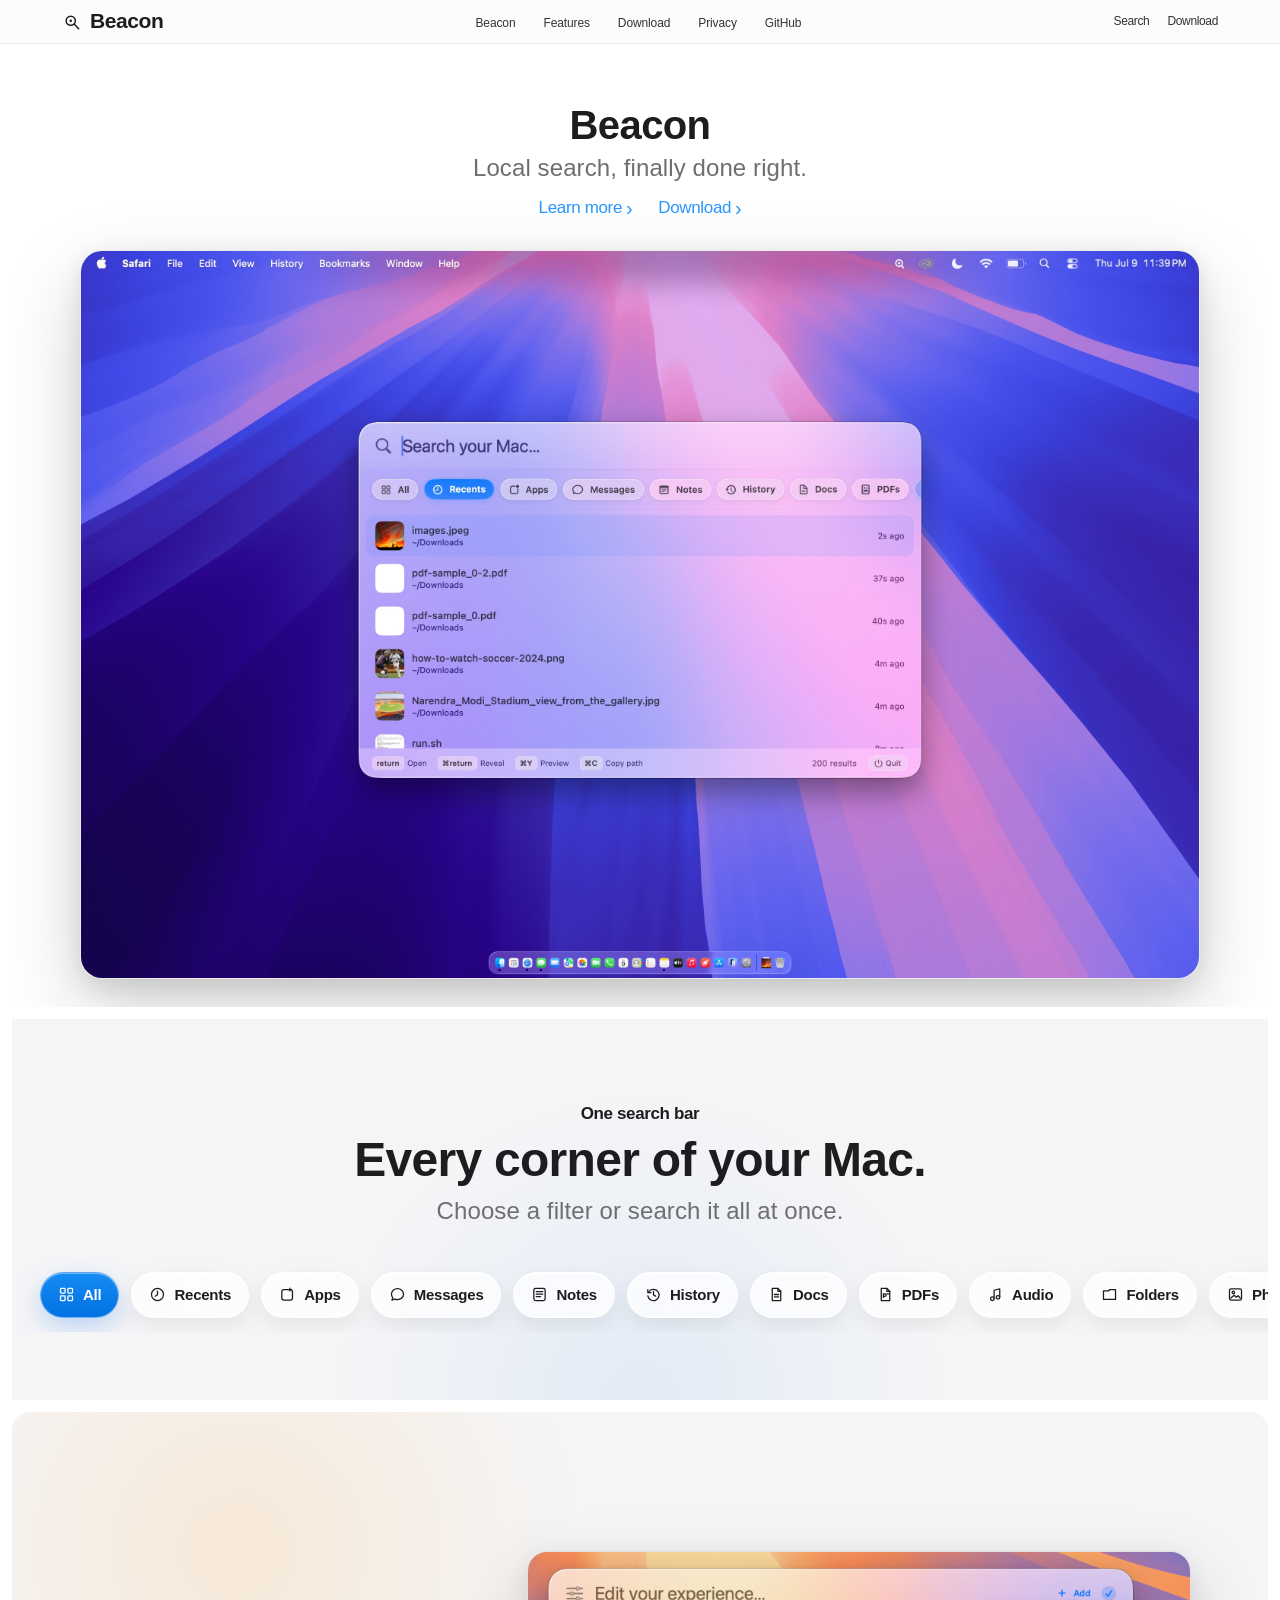
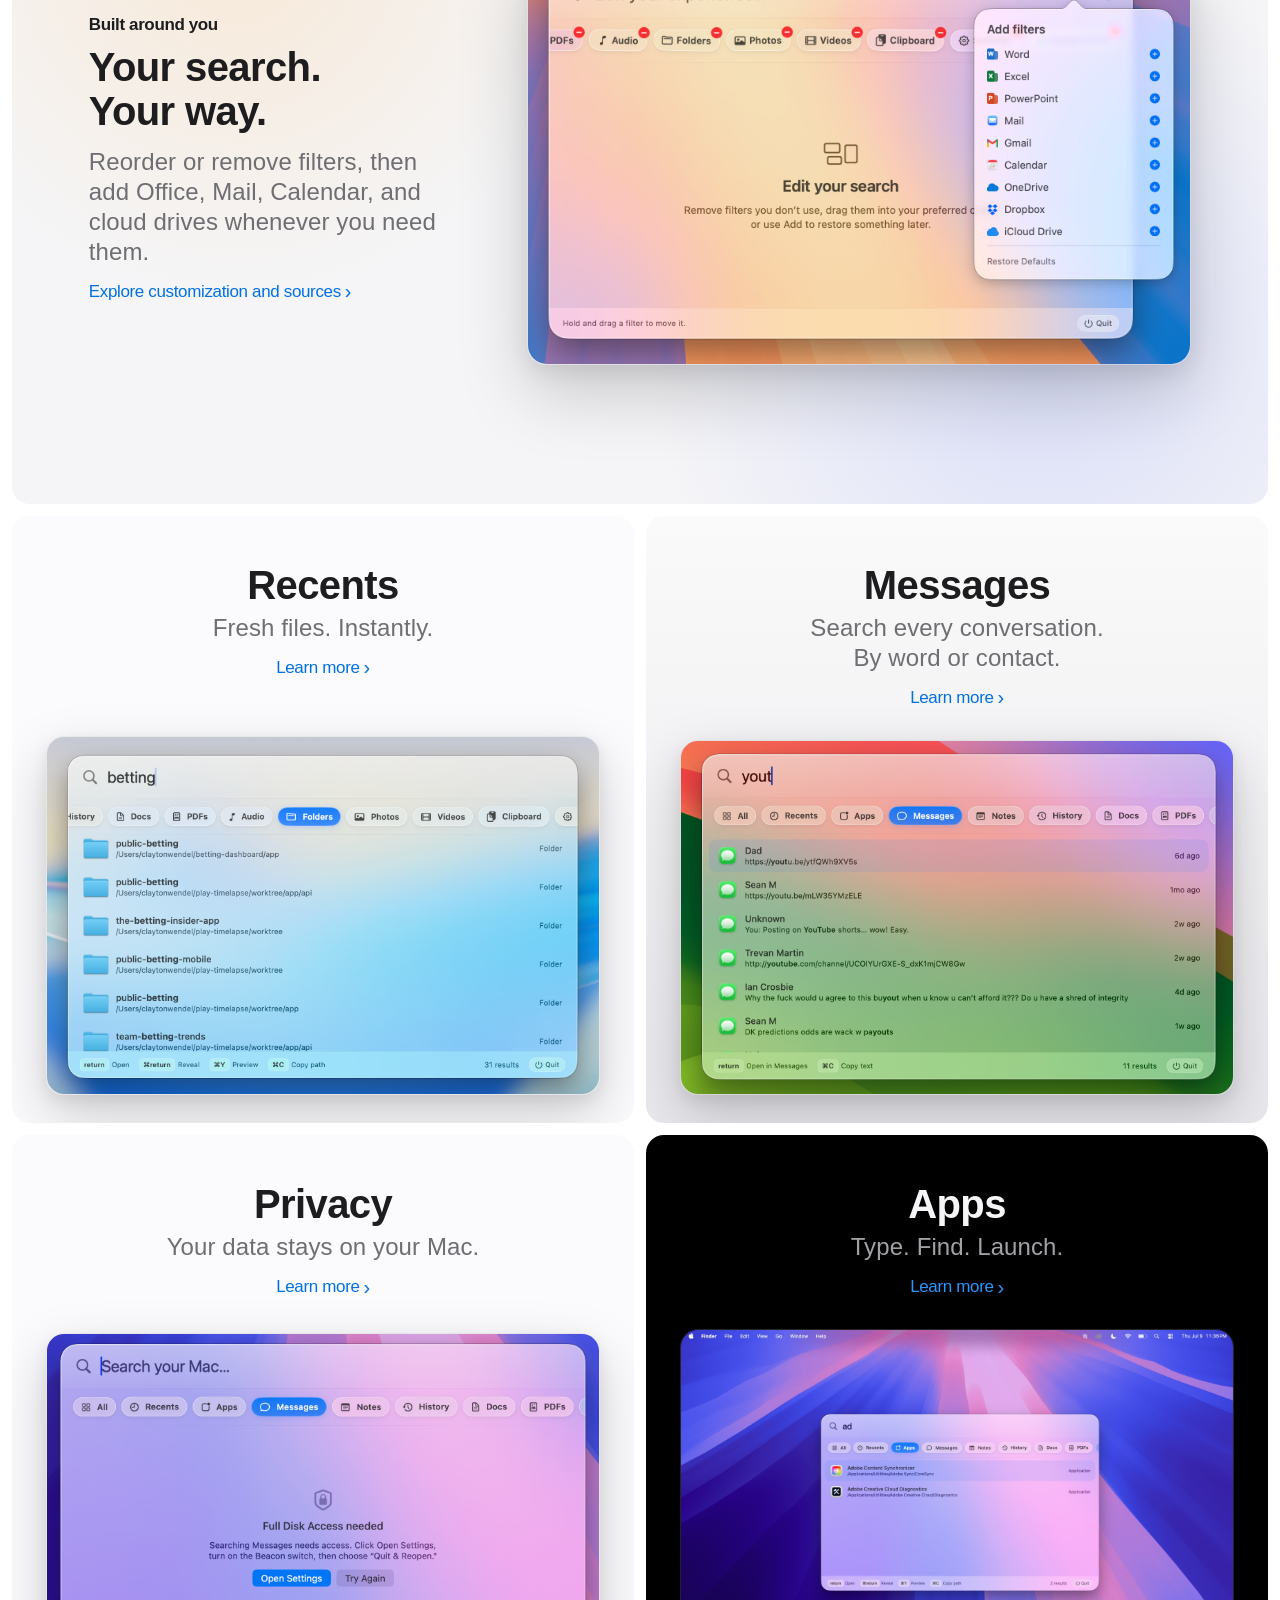
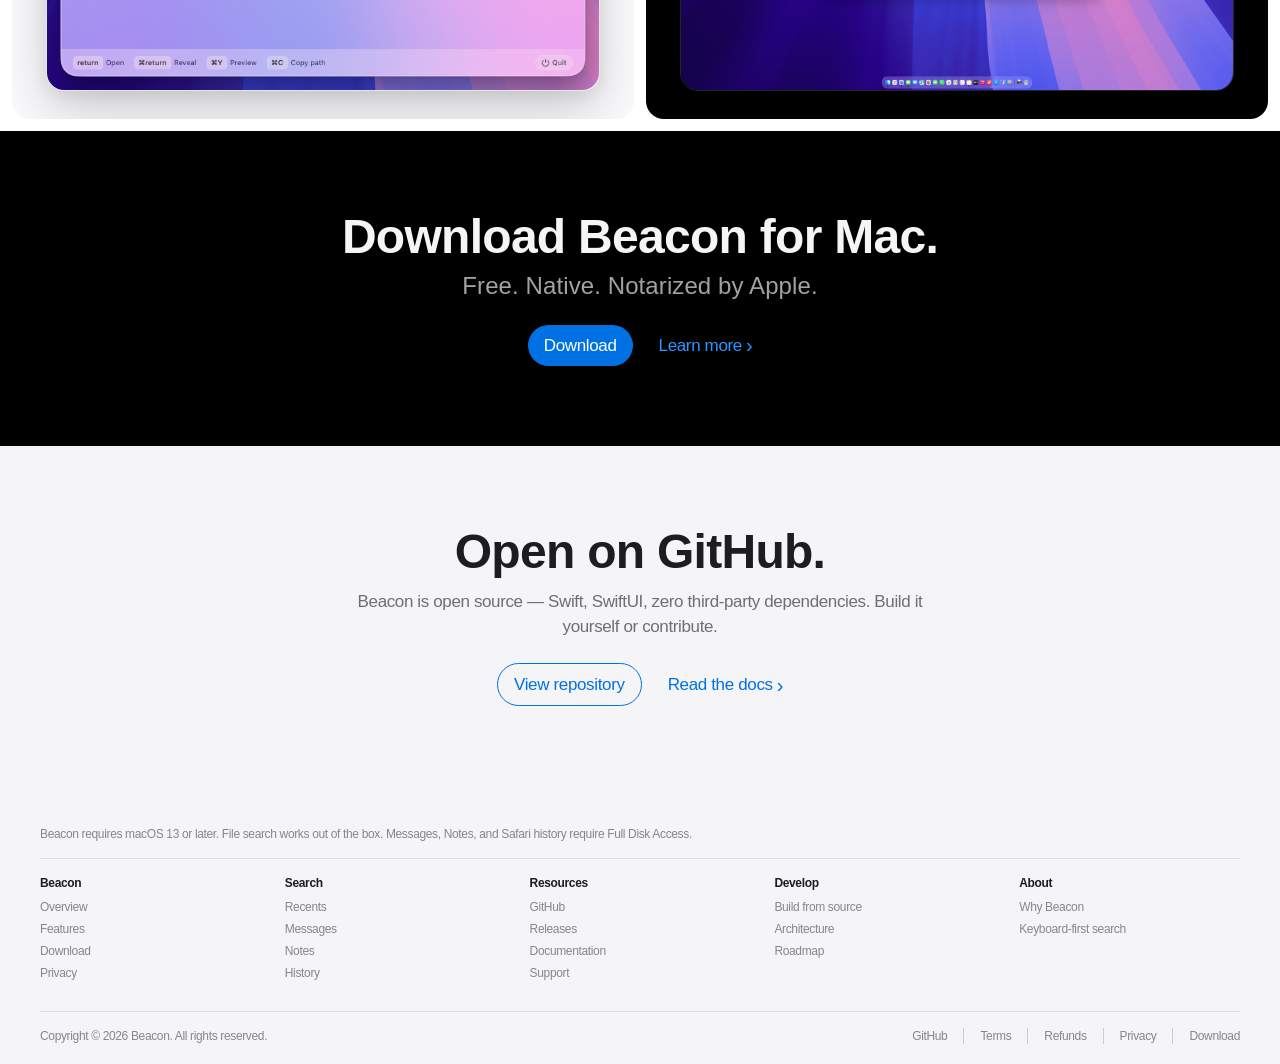
==== commit 169539c9: "Add Terms, Refunds, and Privacy pages; link them from both footers Plain-English legal pages for Pad" ====
--- a/docs/index.html
+++ b/docs/index.html
@@ -232,7 +232,9 @@
         <span>Copyright © 2026 Beacon. All rights reserved.</span>
         <div class="footer-legal">
           <a href="https://github.com/claytonwendelwon/Mac-search">GitHub</a>
-          <a href="beacon/index.html#privacy">Privacy</a>
+          <a href="/legal/terms">Terms</a>
+          <a href="/legal/refunds">Refunds</a>
+          <a href="/legal/privacy">Privacy</a>
           <a href="beacon/index.html#download">Download</a>
         </div>
       </div>
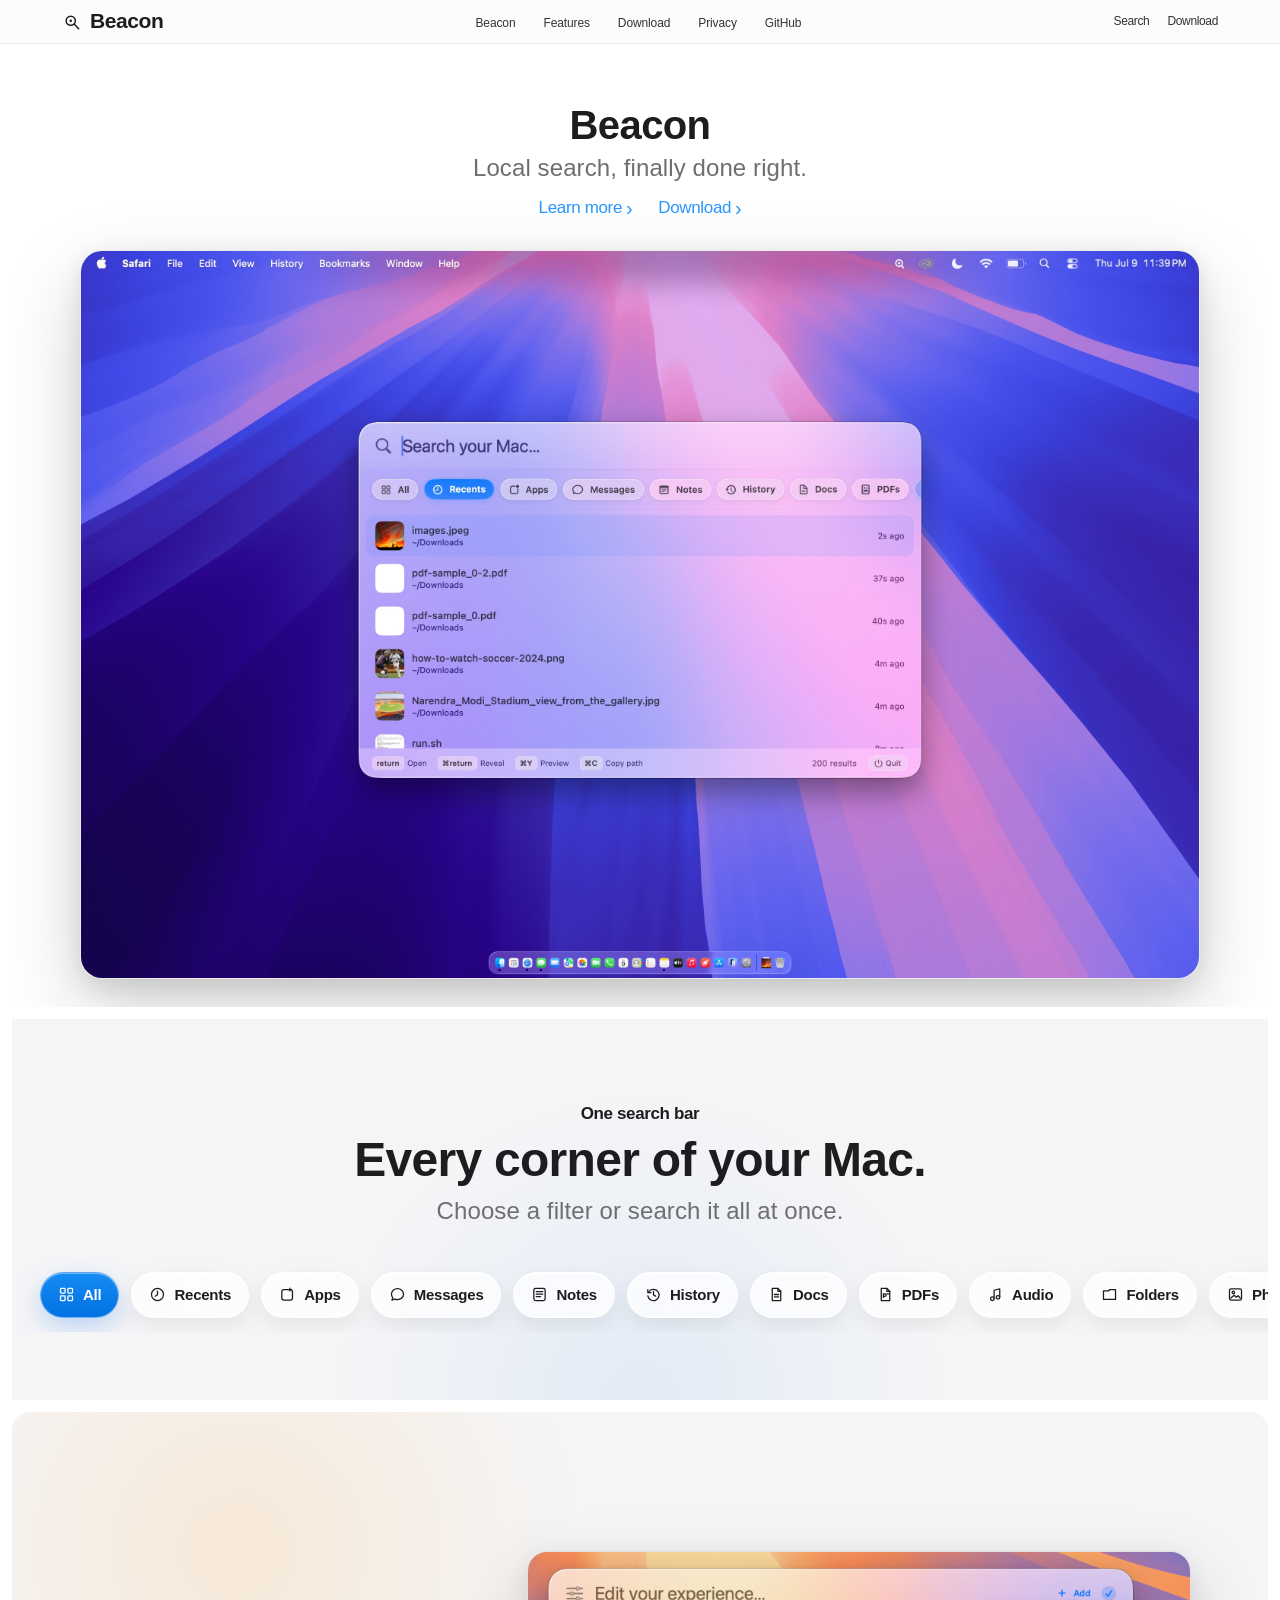
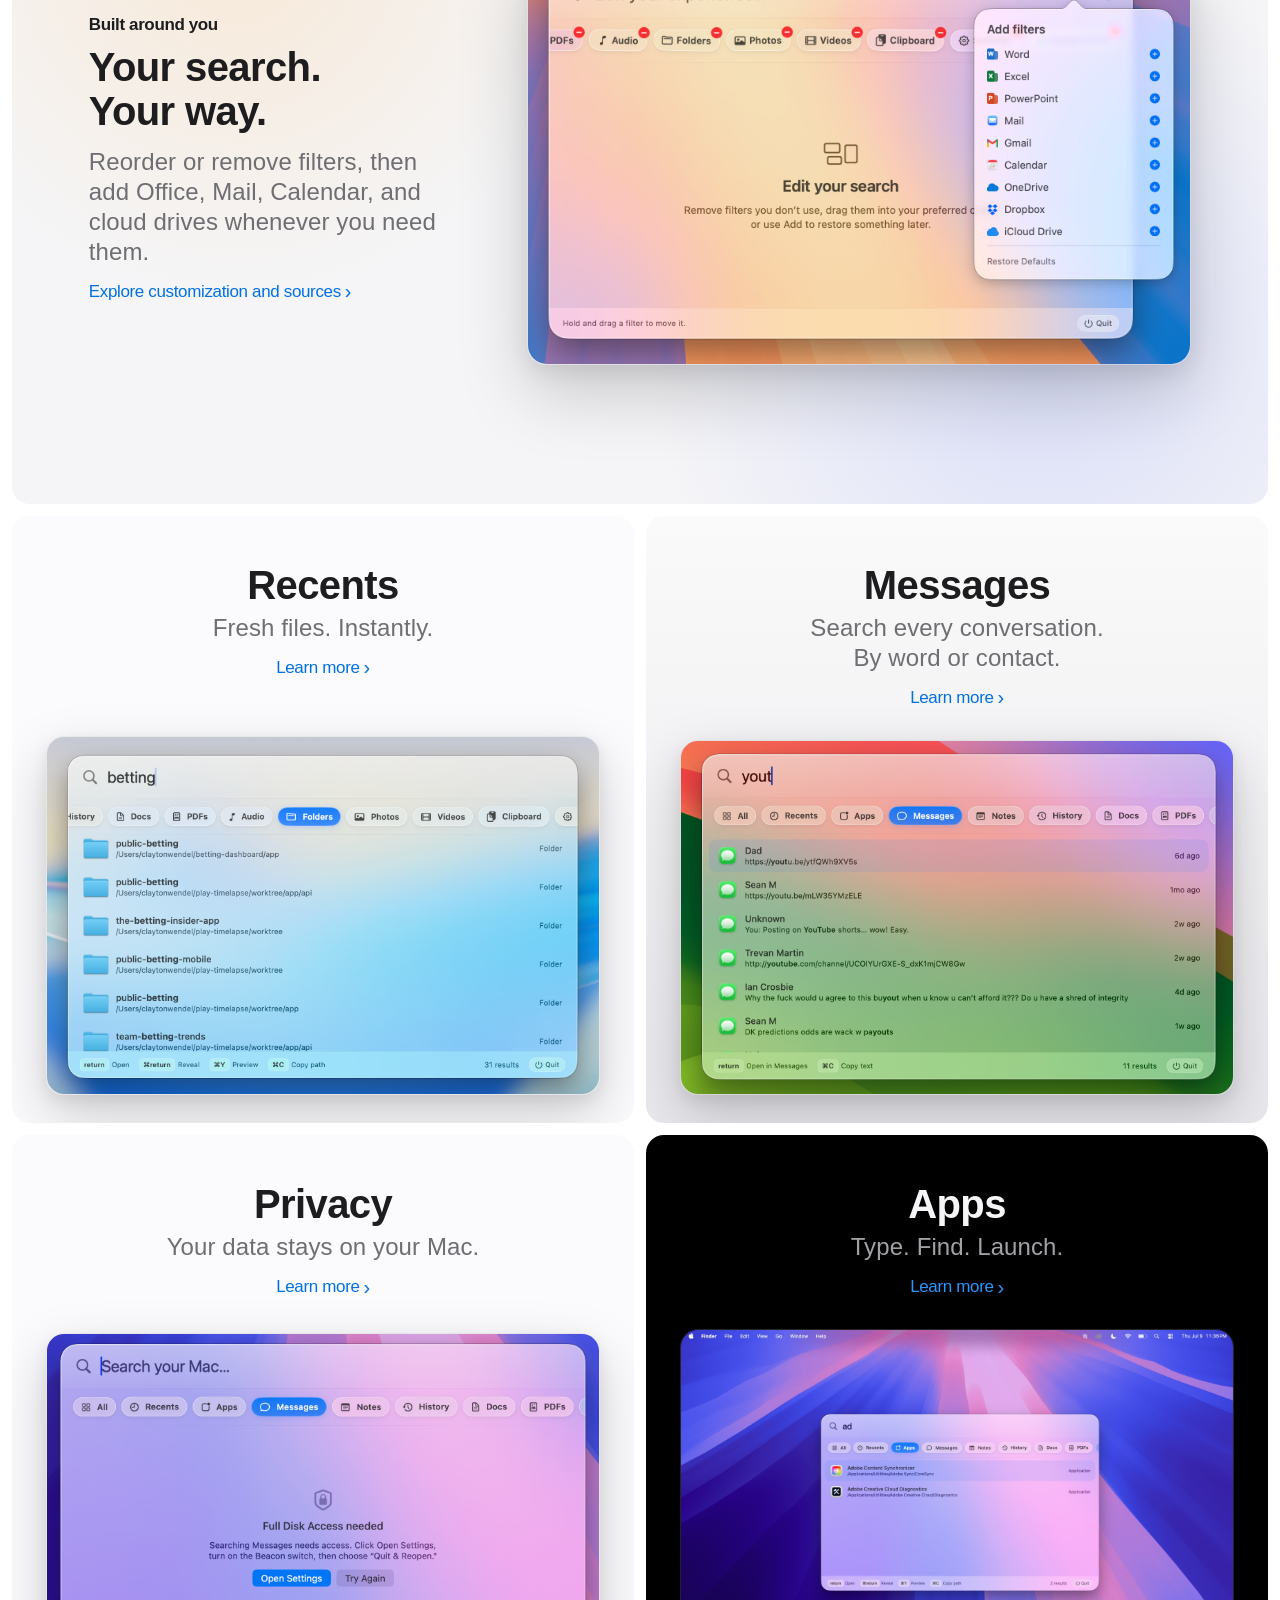
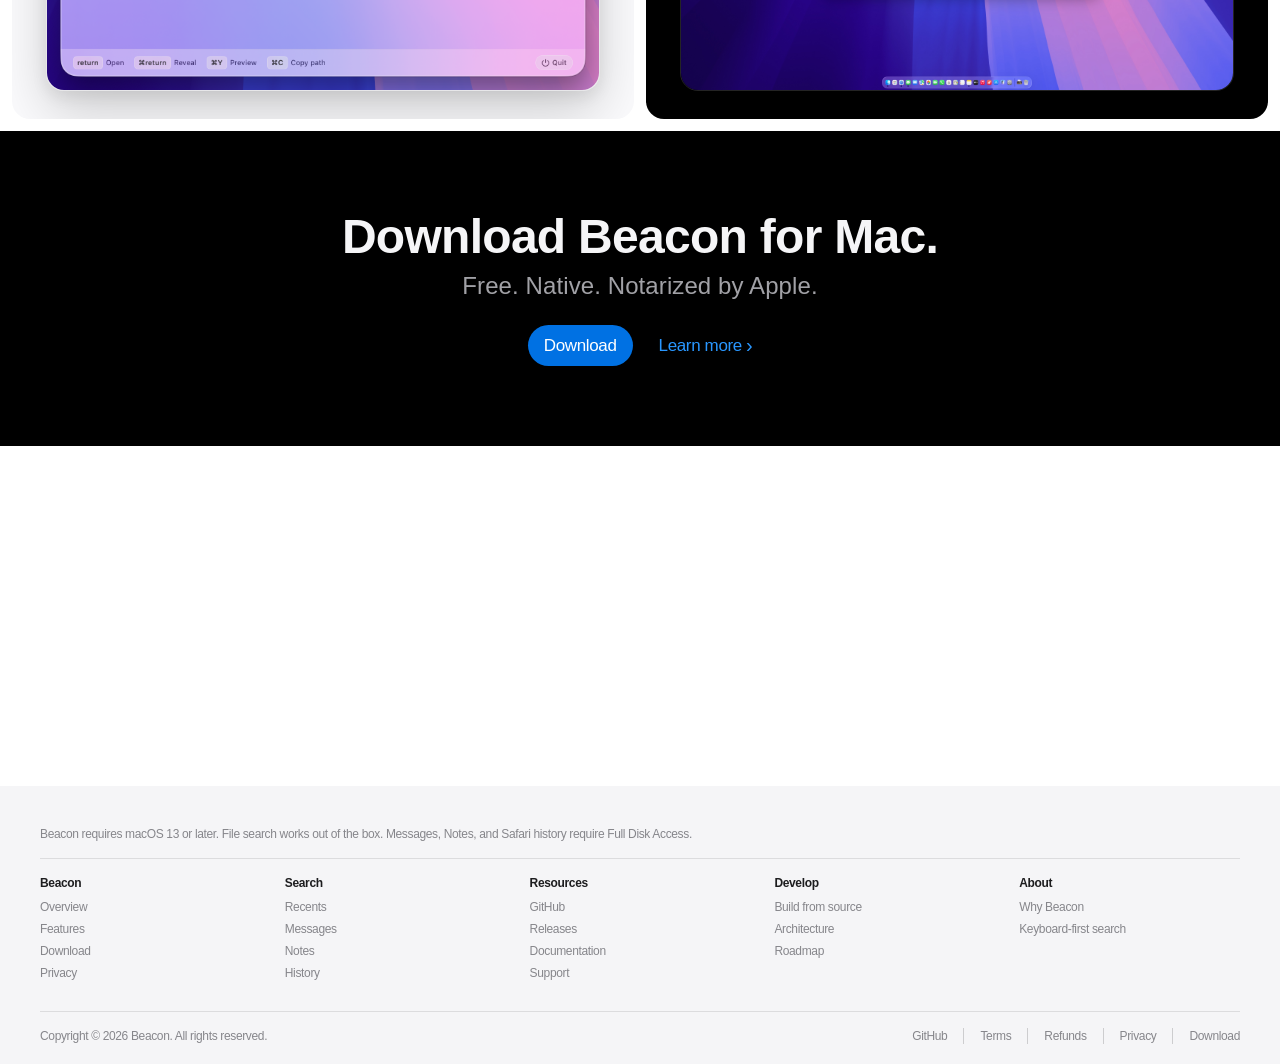
==== commit c48189f2: "Adopt PolyForm Internal Use 1.0.0 license Source stays public and free to read, build, and use perso" ====
--- a/docs/index.html
+++ b/docs/index.html
@@ -174,7 +174,7 @@
   <!-- GitHub -->
   <section class="github-band fade-in">
     <h2 class="headline-section">Open on GitHub.</h2>
-    <p class="body-copy">Beacon is open source — Swift, SwiftUI, zero third-party dependencies. Build it yourself or contribute.</p>
+    <p class="body-copy">Beacon's full source code is public — Swift, SwiftUI, zero third-party dependencies. Read it, build it yourself, or contribute.</p>
     <div class="cta-row">
       <a class="btn-outline" href="https://github.com/claytonwendelwon/Mac-search">View repository</a>
       <a class="link-more" href="https://github.com/claytonwendelwon/Mac-search/blob/main/README.md">Read the docs</a>
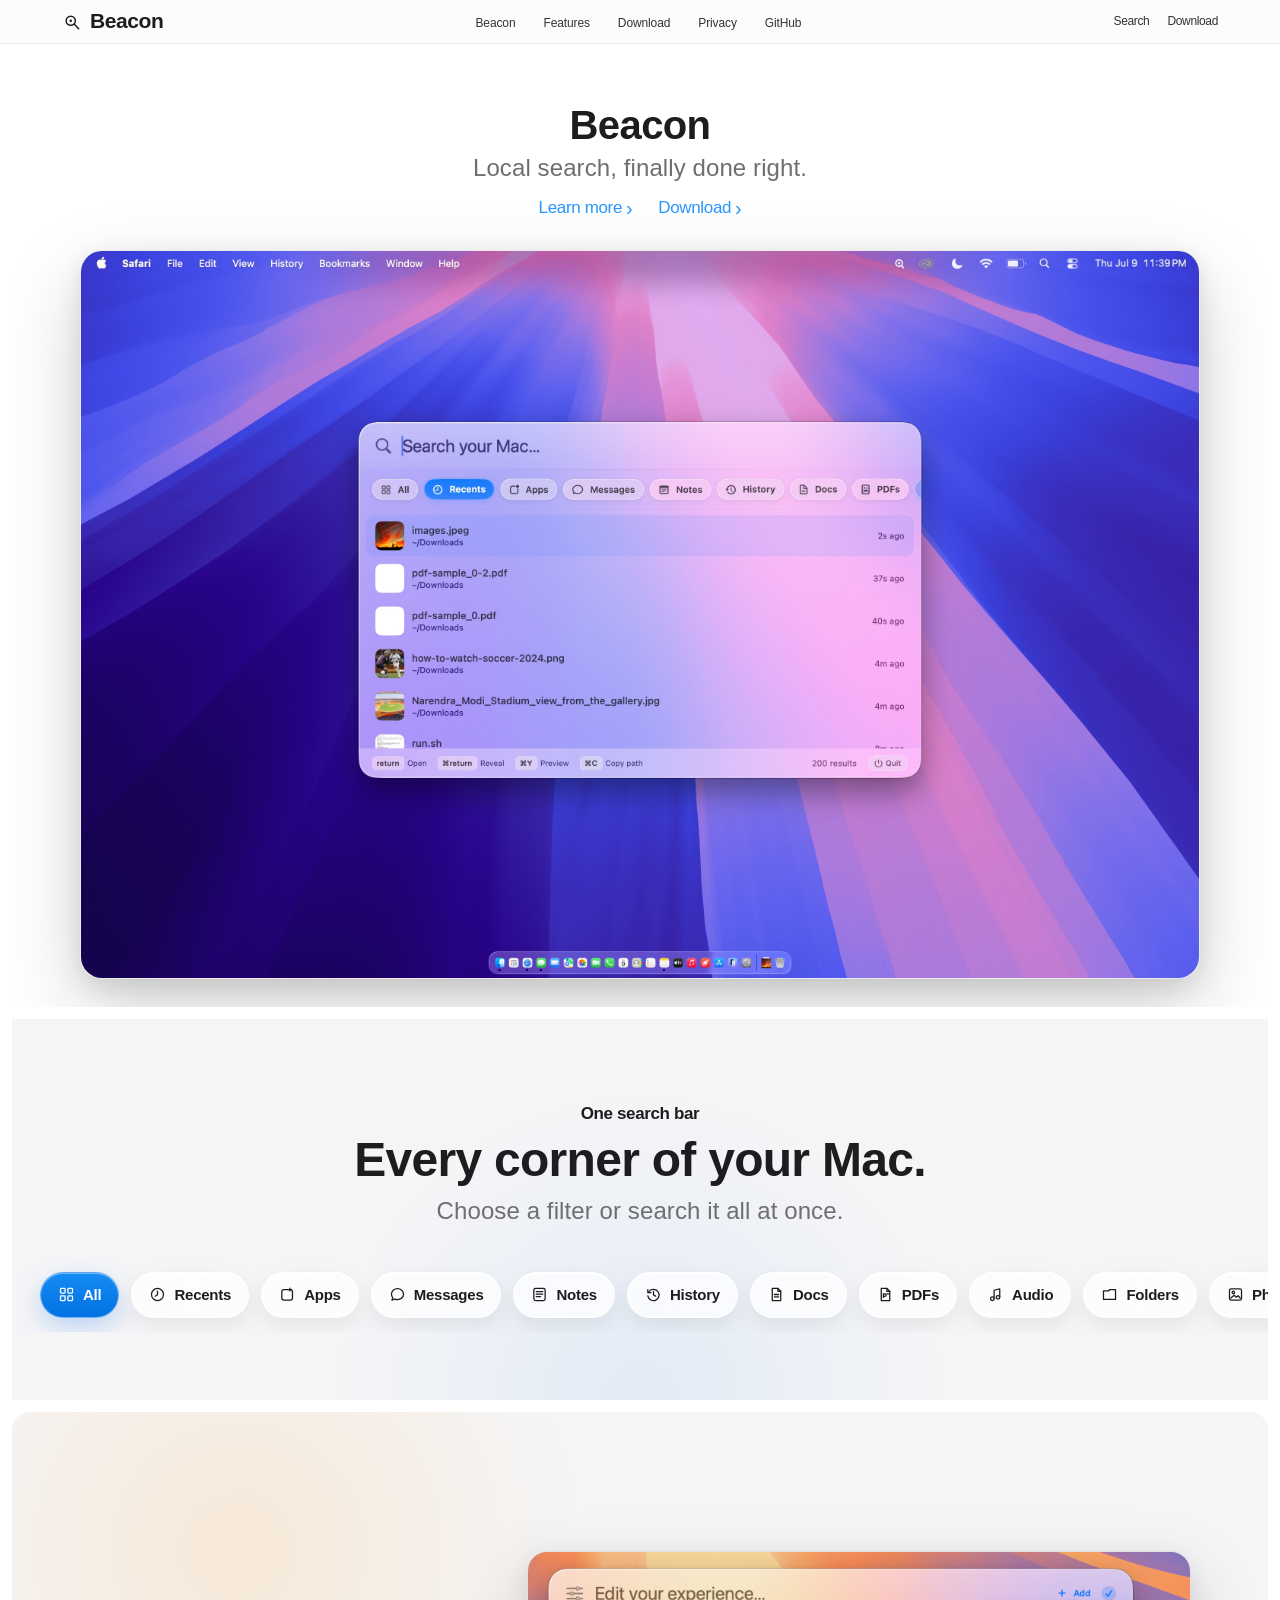
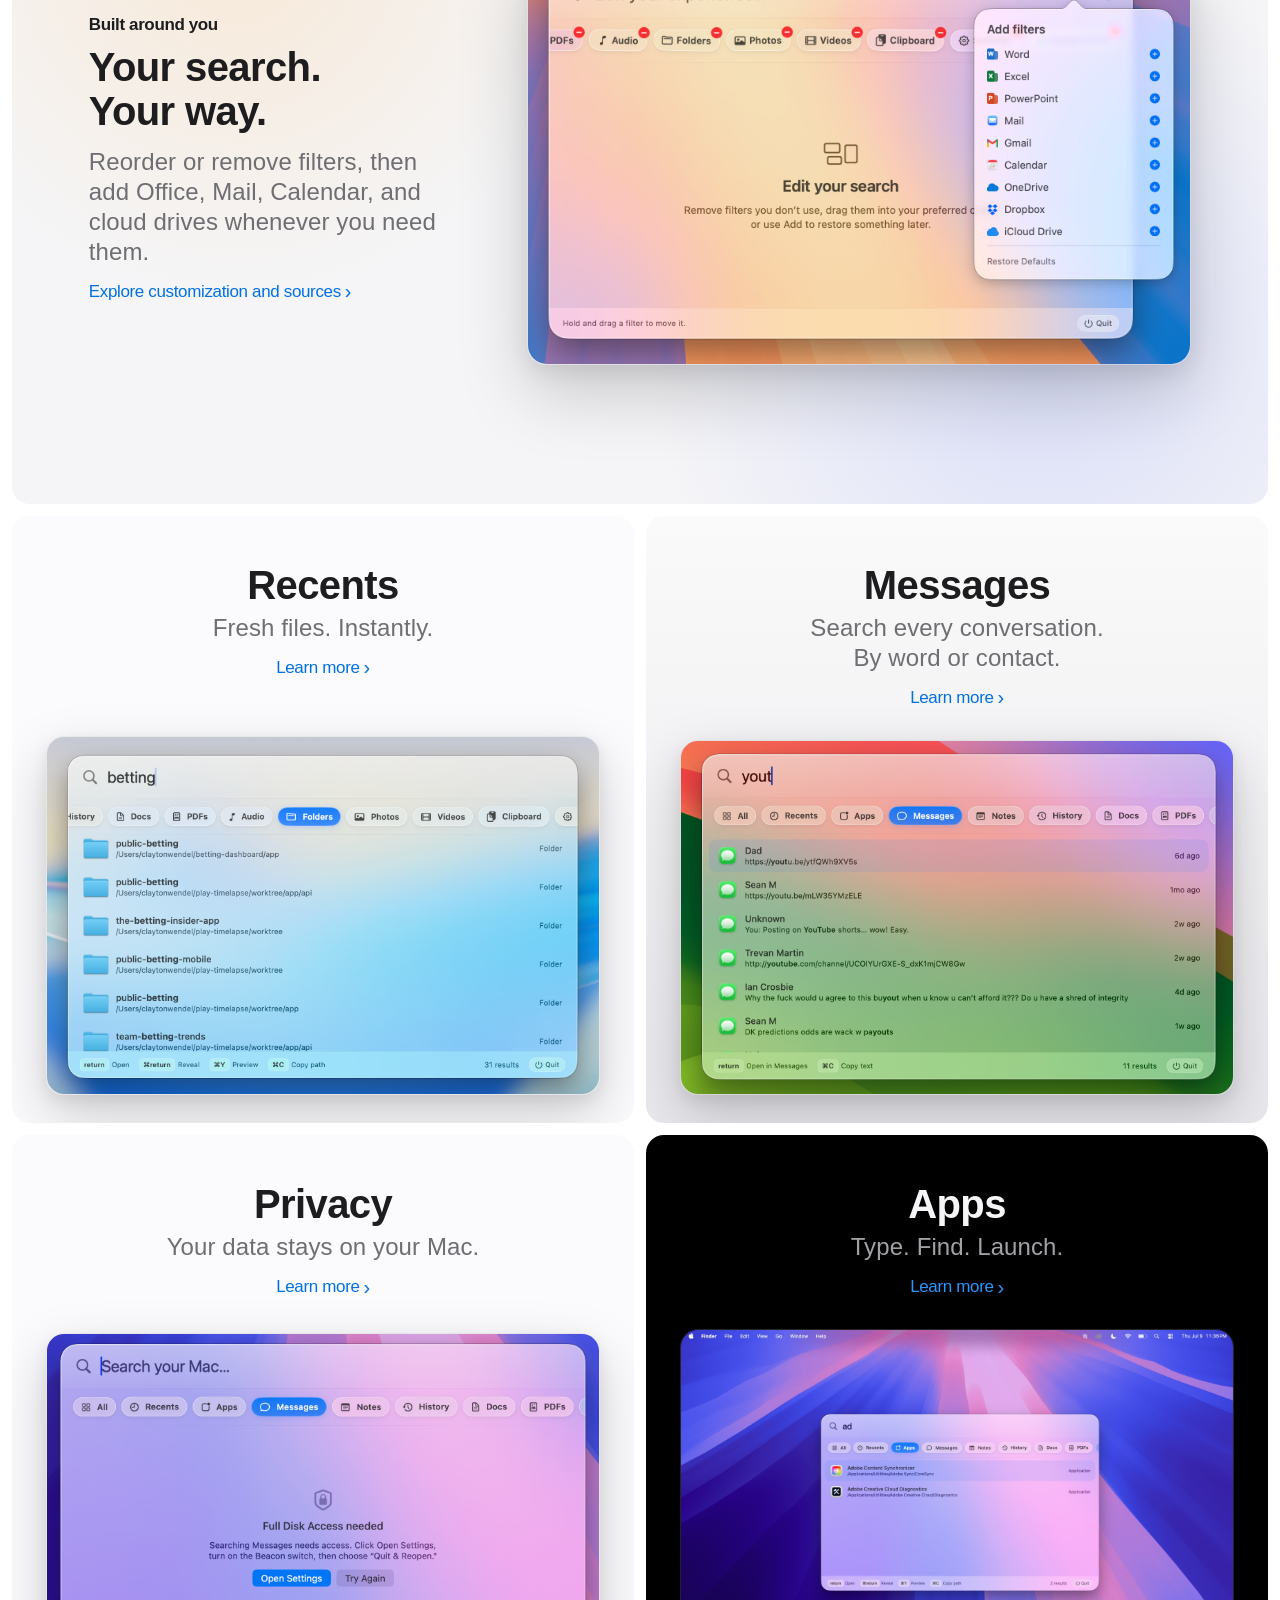
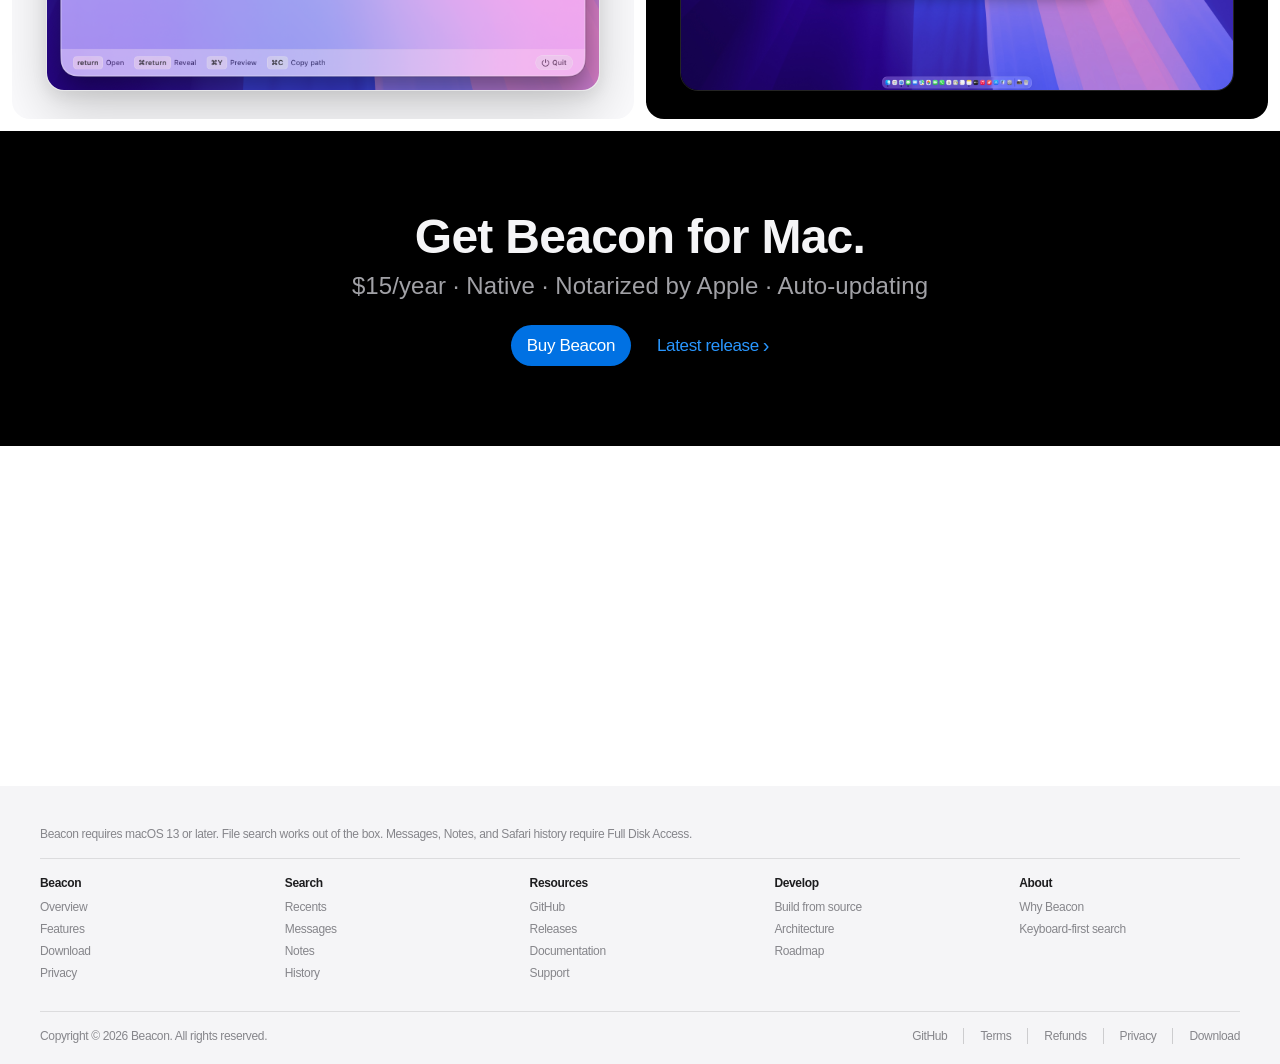
==== commit c39f12de: "Route all get-Beacon CTAs through purchase; add latest-release links Stale direct-DMG links (v1.0.4)" ====
--- a/docs/index.html
+++ b/docs/index.html
@@ -163,11 +163,11 @@
 
   <!-- Download CTA -->
   <section class="download-band fade-in" id="download">
-    <h2 class="headline-section">Download Beacon for Mac.</h2>
-    <p class="subhead subhead-light">Free. Native. Notarized by Apple.</p>
+    <h2 class="headline-section">Get Beacon for Mac.</h2>
+    <p class="subhead subhead-light">$15/year · Native · Notarized by Apple · Auto-updating</p>
     <div class="cta-row">
-      <a class="btn-download" href="https://github.com/claytonwendelwon/Mac-search/releases/download/v1.0.4/Beacon-1.0.4.dmg">Download</a>
-      <a class="link-more" style="color:#2997ff" href="beacon/index.html#download">Learn more</a>
+      <a class="btn-download" href="beacon/index.html#download">Buy Beacon</a>
+      <a class="link-more" style="color:#2997ff" href="https://github.com/claytonwendelwon/Mac-search/releases/latest">Latest release</a>
     </div>
   </section>
 
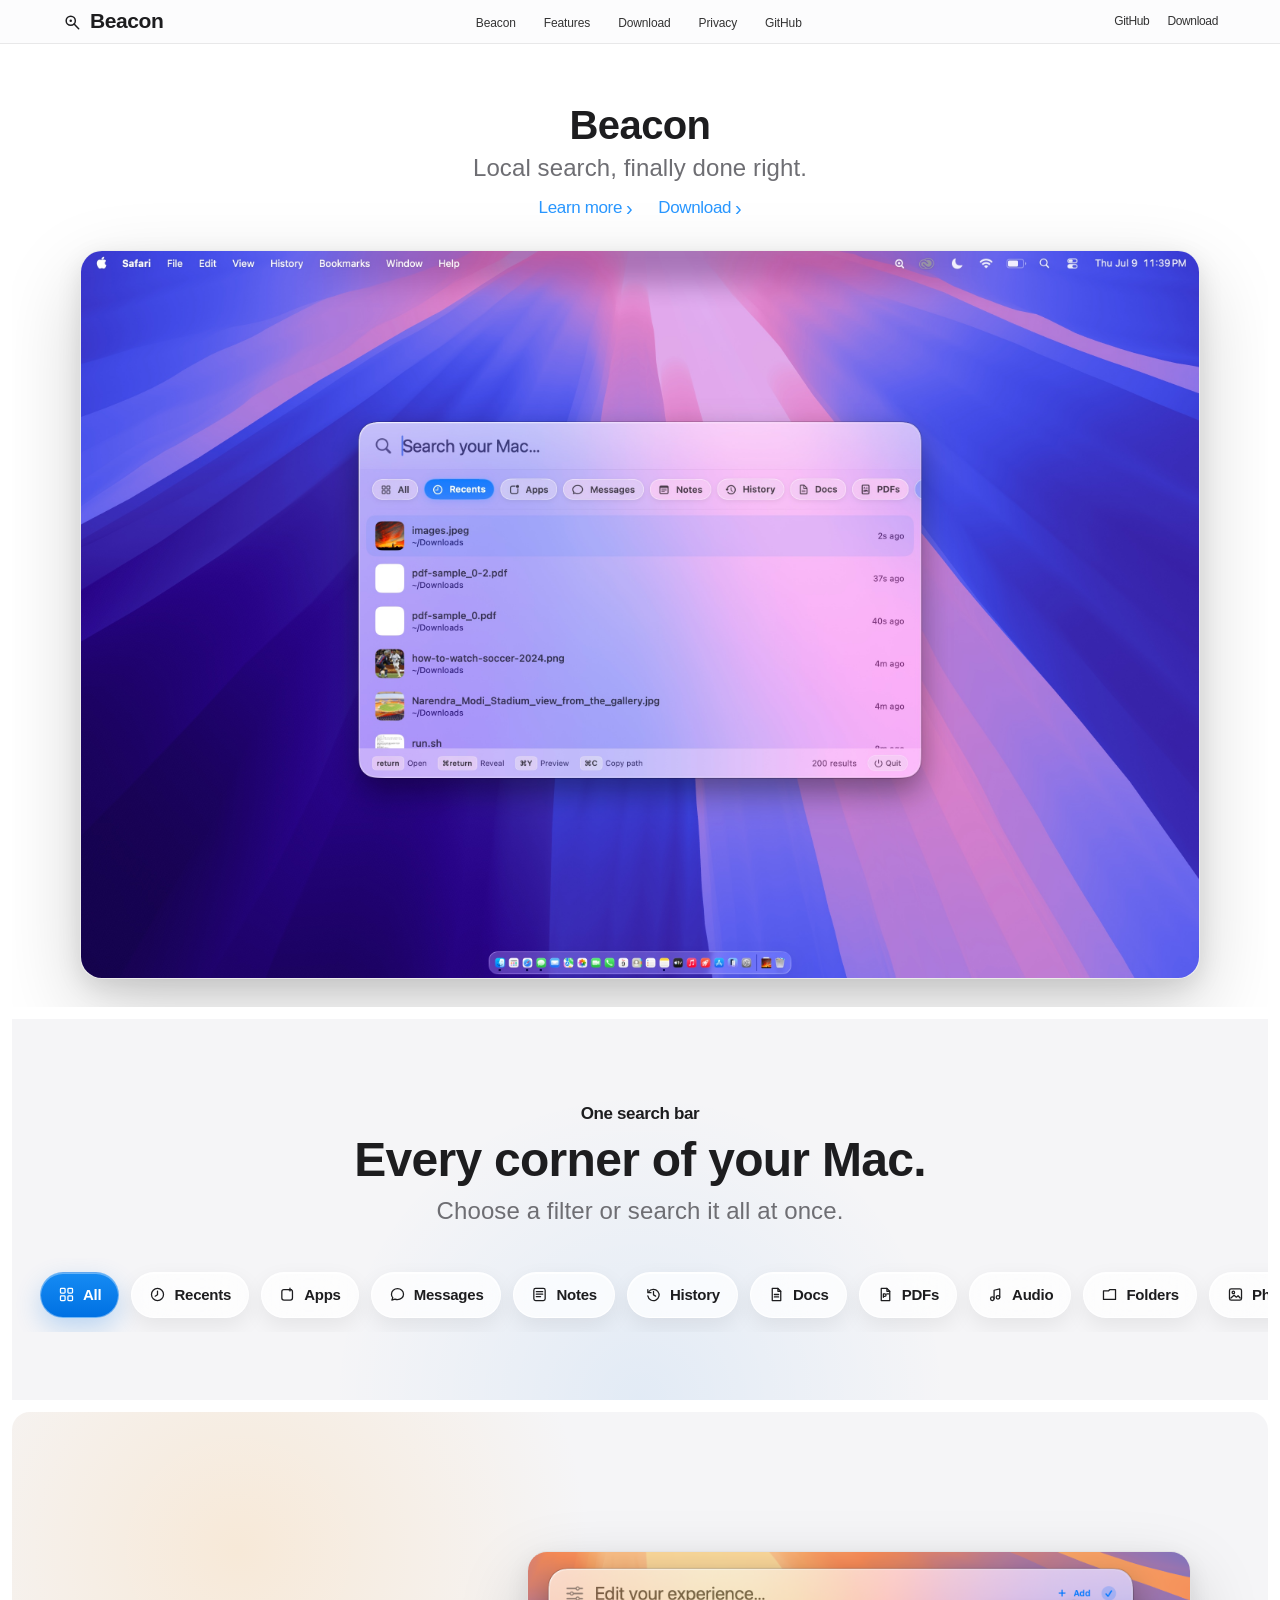
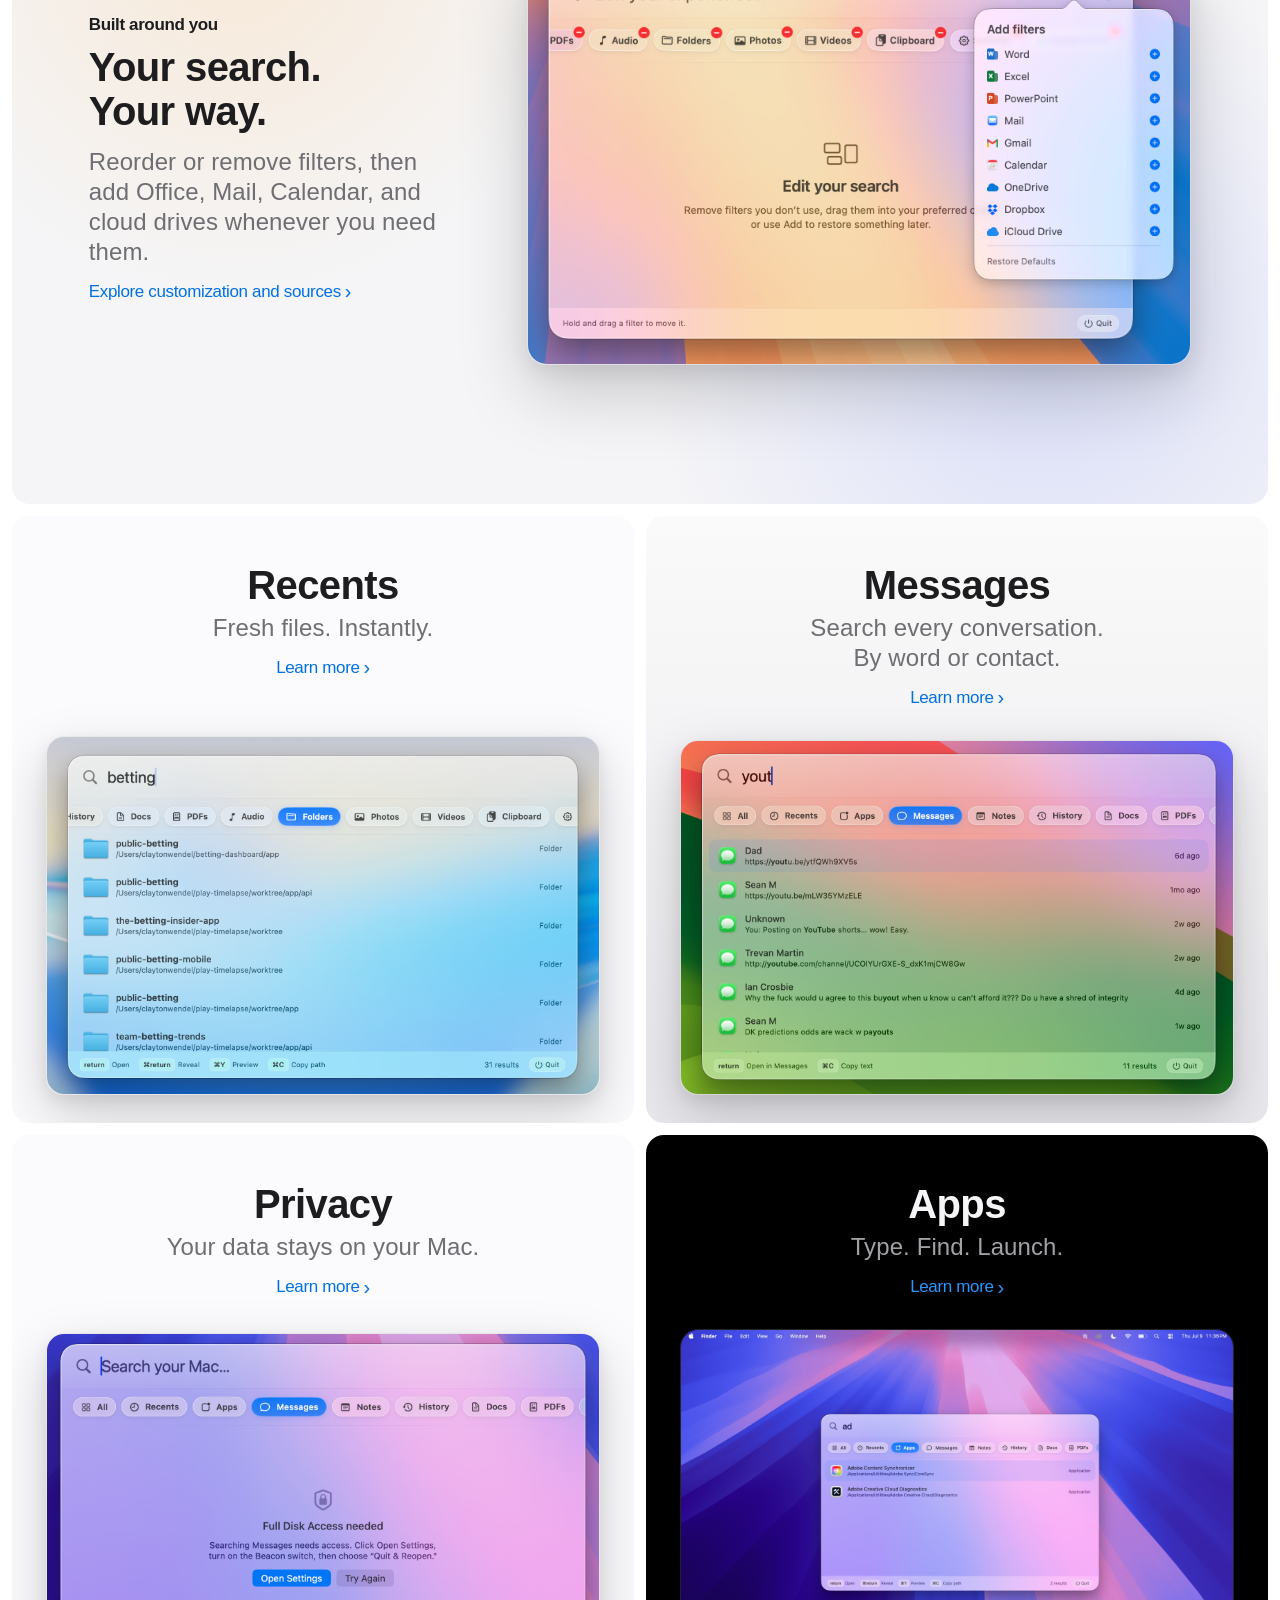
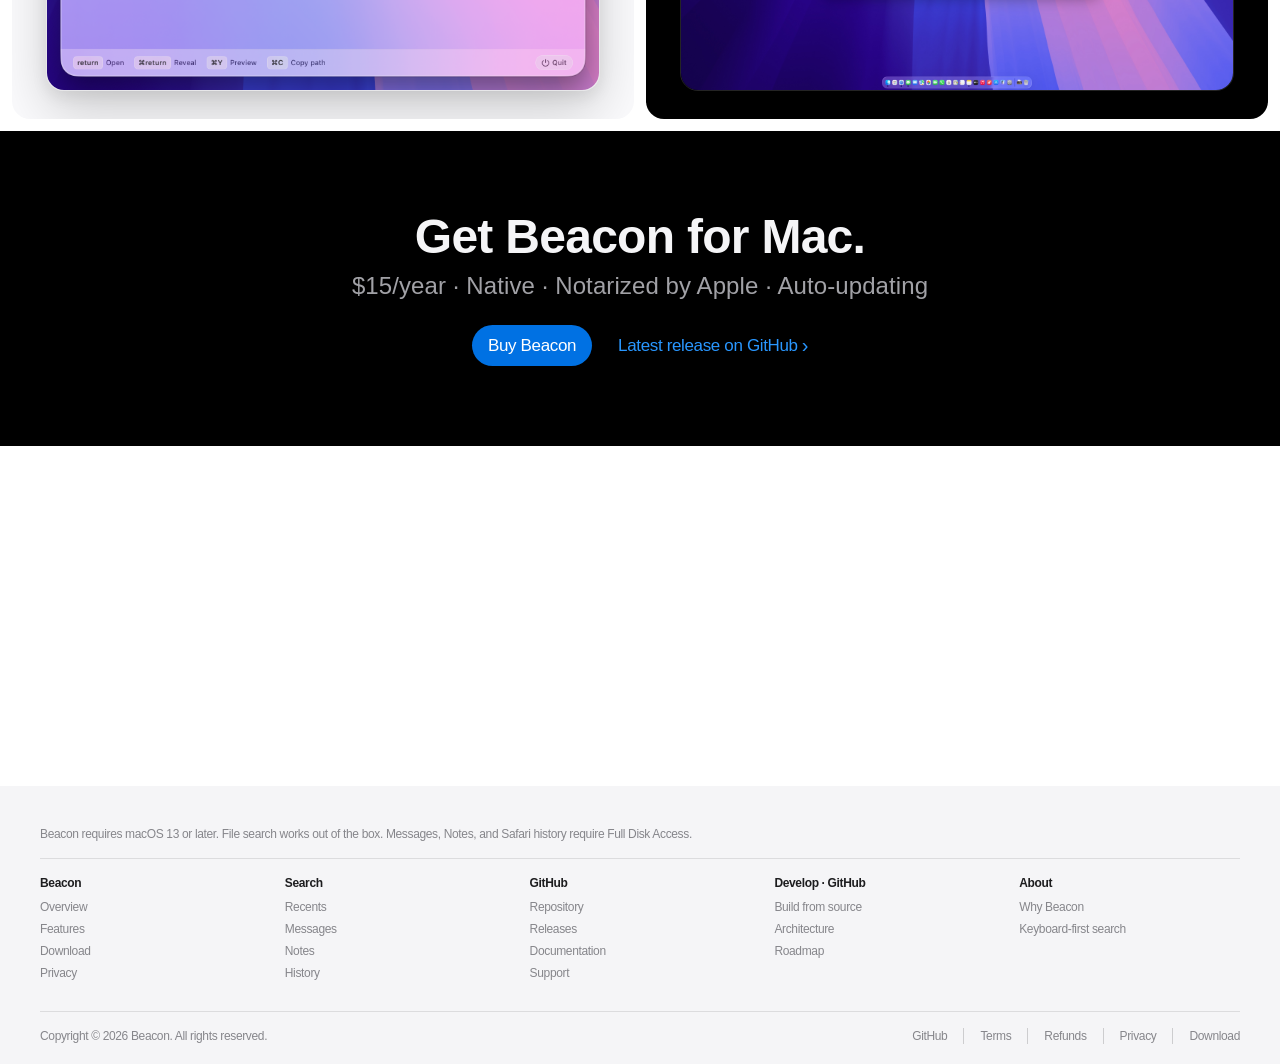
==== commit 7ed3fa68: "Label every CTA by destination: GitHub links say GitHub, purchase CTAs say Download/Buy Co-Authored-" ====
--- a/docs/index.html
+++ b/docs/index.html
@@ -28,7 +28,7 @@
         <li><a href="https://github.com/claytonwendelwon/Mac-search">GitHub</a></li>
       </ul>
       <div class="globalnav-actions">
-        <a href="https://github.com/claytonwendelwon/Mac-search/search" aria-label="Search">Search</a>
+        <a href="https://github.com/claytonwendelwon/Mac-search" aria-label="GitHub">GitHub</a>
         <a href="beacon/index.html#download" aria-label="Download">Download</a>
       </div>
       <button class="nav-menu-button" type="button" data-menu-toggle
@@ -167,7 +167,7 @@
     <p class="subhead subhead-light">$15/year · Native · Notarized by Apple · Auto-updating</p>
     <div class="cta-row">
       <a class="btn-download" href="beacon/index.html#download">Buy Beacon</a>
-      <a class="link-more" style="color:#2997ff" href="https://github.com/claytonwendelwon/Mac-search/releases/latest">Latest release</a>
+      <a class="link-more" style="color:#2997ff" href="https://github.com/claytonwendelwon/Mac-search/releases/latest">Latest release on GitHub</a>
     </div>
   </section>
 
@@ -176,8 +176,8 @@
     <h2 class="headline-section">Open on GitHub.</h2>
     <p class="body-copy">Beacon's full source code is public — Swift, SwiftUI, zero third-party dependencies. Read it, build it yourself, or contribute.</p>
     <div class="cta-row">
-      <a class="btn-outline" href="https://github.com/claytonwendelwon/Mac-search">View repository</a>
-      <a class="link-more" href="https://github.com/claytonwendelwon/Mac-search/blob/main/README.md">Read the docs</a>
+      <a class="btn-outline" href="https://github.com/claytonwendelwon/Mac-search">View on GitHub</a>
+      <a class="link-more" href="https://github.com/claytonwendelwon/Mac-search/blob/main/README.md">Docs on GitHub</a>
     </div>
   </section>
 
@@ -204,16 +204,16 @@
           </ul>
         </div>
         <div class="footer-col">
-          <h4>Resources</h4>
-          <ul>
-            <li><a href="https://github.com/claytonwendelwon/Mac-search">GitHub</a></li>
+          <h4>GitHub</h4>
+          <ul>
+            <li><a href="https://github.com/claytonwendelwon/Mac-search">Repository</a></li>
             <li><a href="https://github.com/claytonwendelwon/Mac-search/releases">Releases</a></li>
             <li><a href="https://github.com/claytonwendelwon/Mac-search/blob/main/README.md">Documentation</a></li>
             <li><a href="https://github.com/claytonwendelwon/Mac-search/issues">Support</a></li>
           </ul>
         </div>
         <div class="footer-col">
-          <h4>Develop</h4>
+          <h4>Develop · GitHub</h4>
           <ul>
             <li><a href="https://github.com/claytonwendelwon/Mac-search/blob/main/README.md#build--run">Build from source</a></li>
             <li><a href="https://github.com/claytonwendelwon/Mac-search/blob/main/README.md#how-it-works">Architecture</a></li>
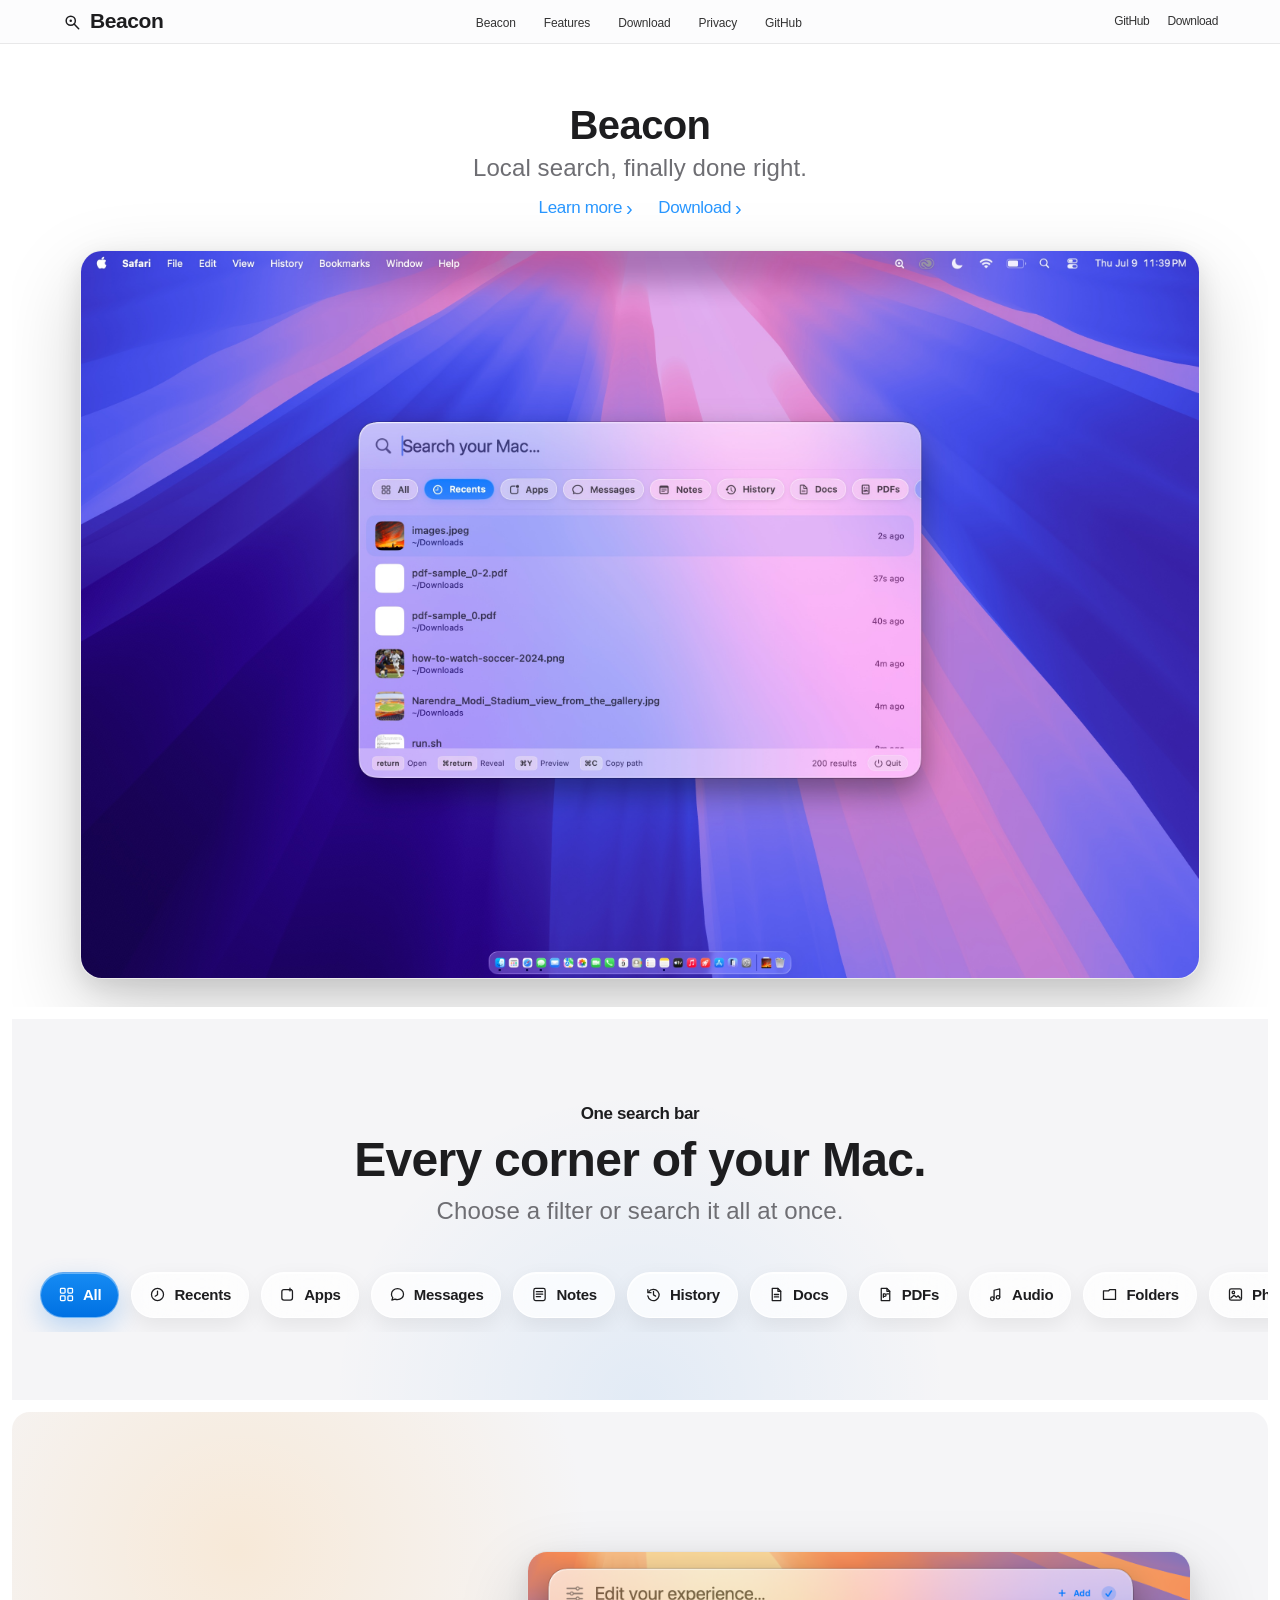
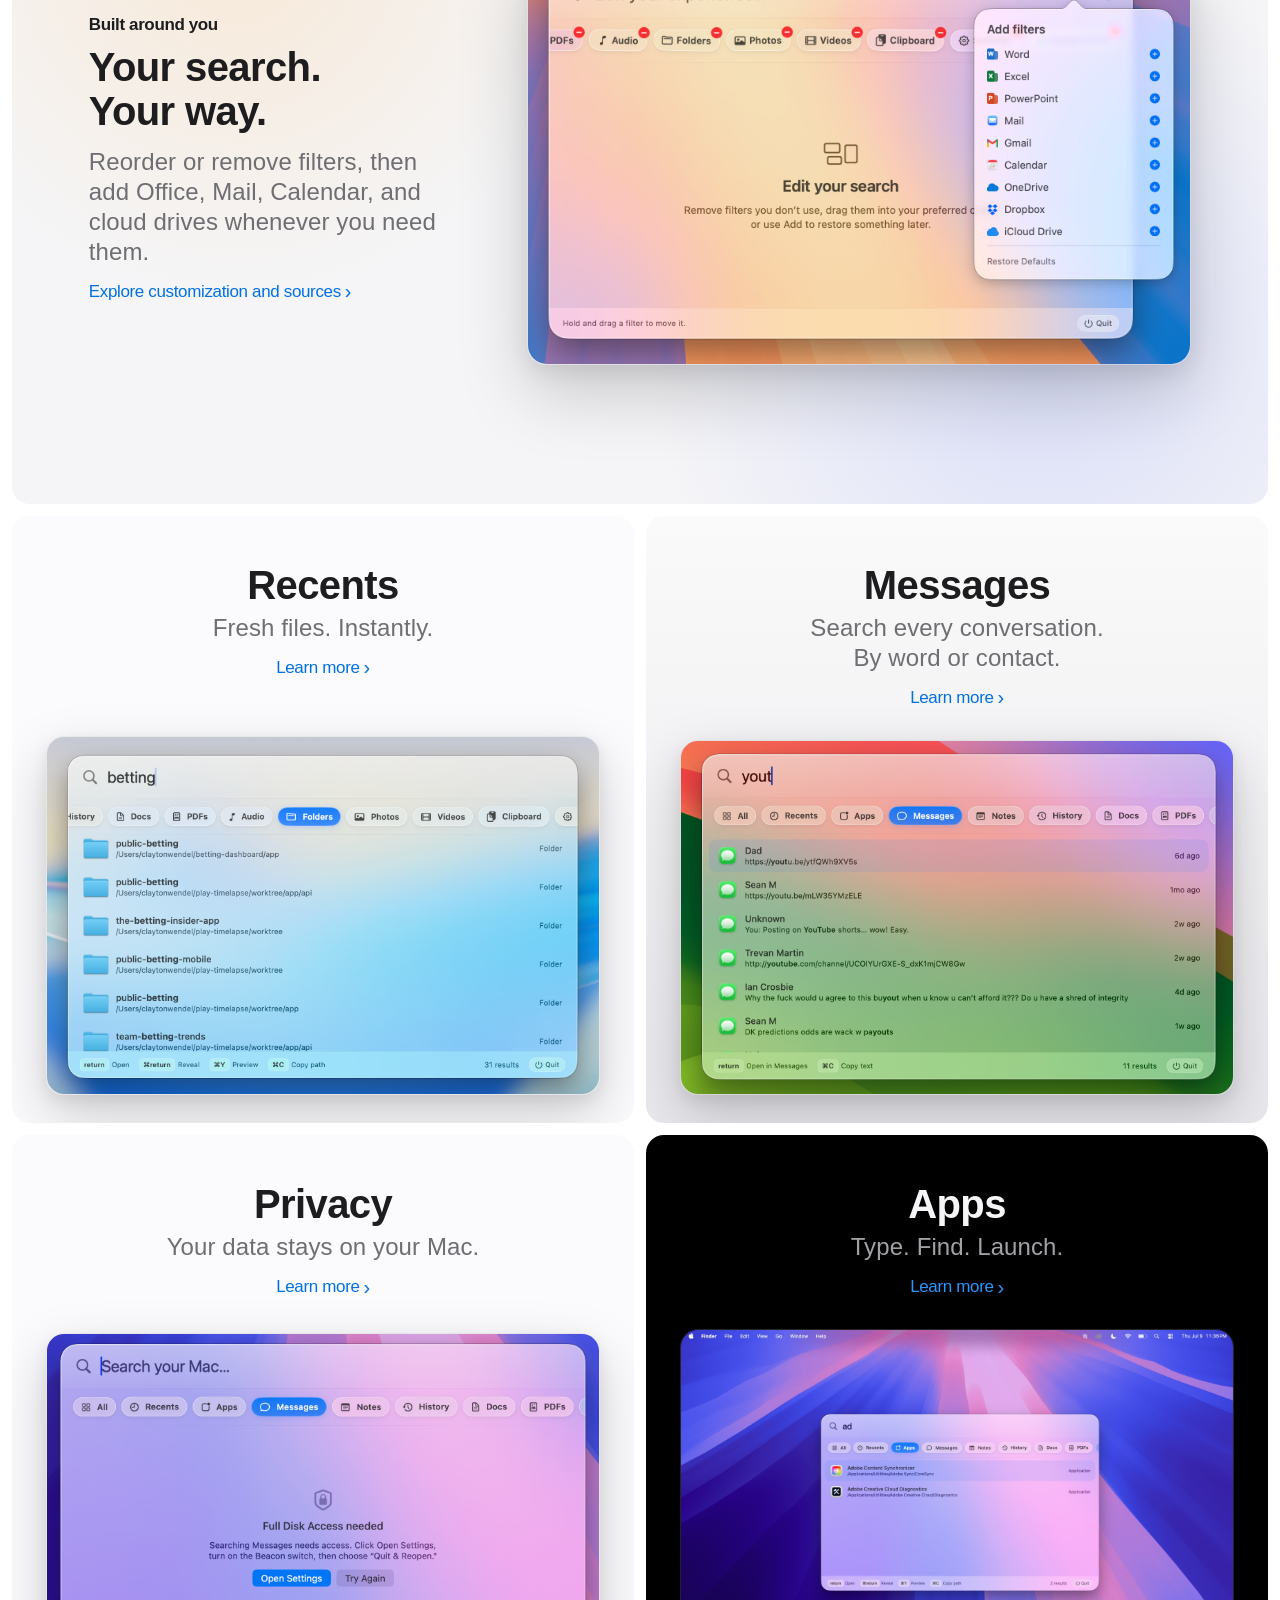
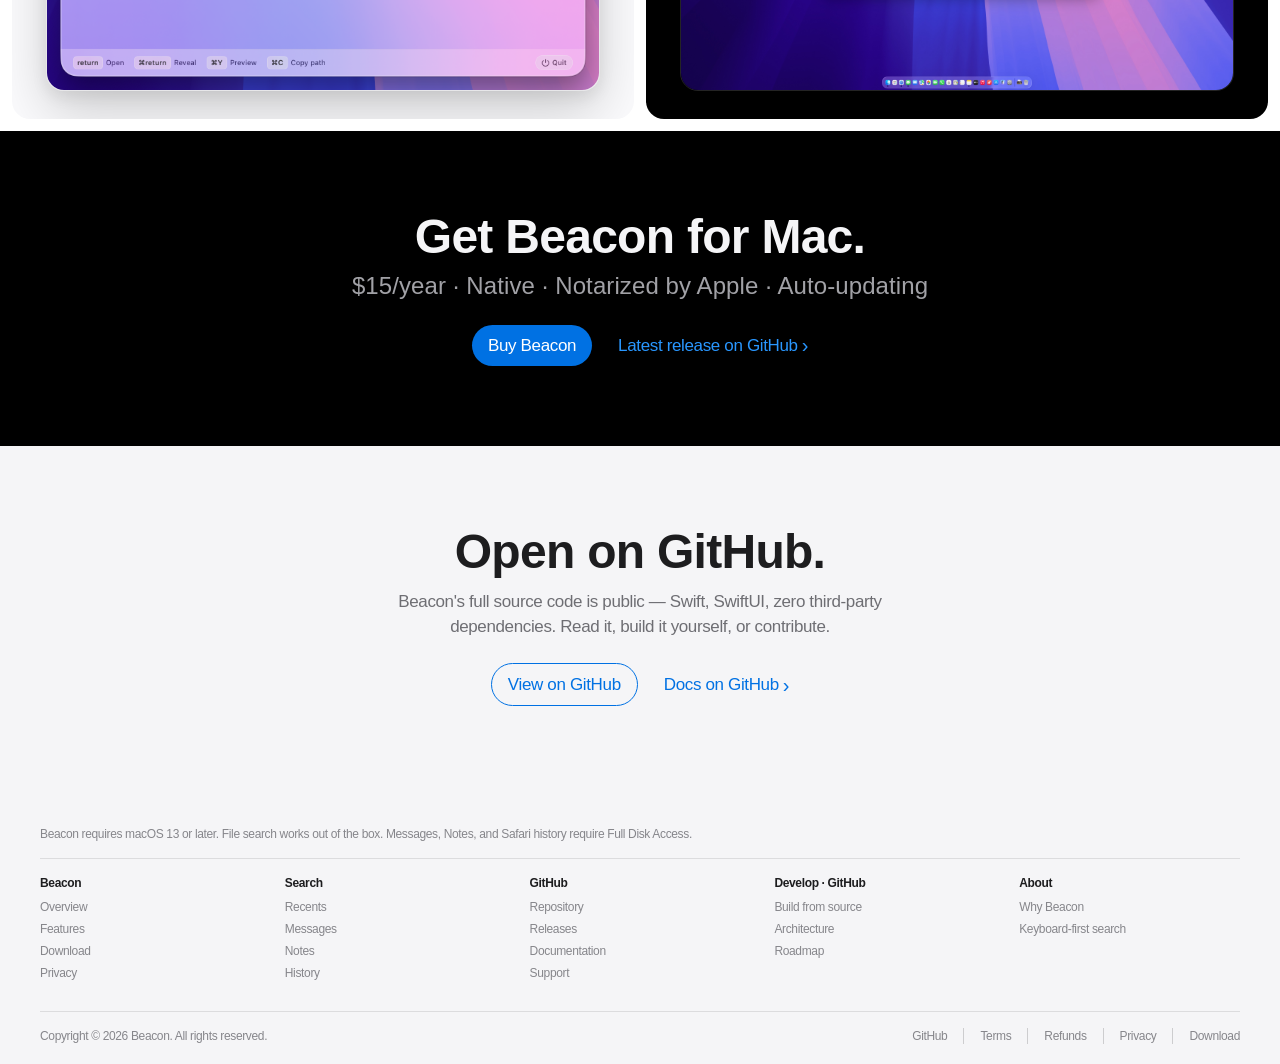
==== commit 080435dc: "Switch checkout + licensing from Paddle to Lemon Squeezy Paddle blocked us on both checkout paths (o" ====
--- a/docs/index.html
+++ b/docs/index.html
@@ -23,25 +23,25 @@
       <ul class="globalnav-links">
         <li><a href="beacon/index.html">Beacon</a></li>
         <li><a href="beacon/index.html#features">Features</a></li>
-        <li><a href="beacon/index.html#download">Download</a></li>
+        <li><a href="beacon/index.html#download" data-buy>Download</a></li>
         <li><a href="beacon/index.html#privacy">Privacy</a></li>
         <li><a href="https://github.com/claytonwendelwon/Mac-search">GitHub</a></li>
       </ul>
       <div class="globalnav-actions">
         <a href="https://github.com/claytonwendelwon/Mac-search" aria-label="GitHub">GitHub</a>
-        <a href="beacon/index.html#download" aria-label="Download">Download</a>
+        <a href="beacon/index.html#download" aria-label="Download" data-buy>Download</a>
       </div>
       <button class="nav-menu-button" type="button" data-menu-toggle
               aria-expanded="false" aria-controls="home-mobile-menu" aria-label="Open menu">
         <span></span><span></span><span></span>
       </button>
-      <a class="globalnav-mobile-cta" href="beacon/index.html#download">Download</a>
+      <a class="globalnav-mobile-cta" href="beacon/index.html#download" data-buy>Download</a>
       <div class="mobile-nav" id="home-mobile-menu" data-mobile-menu>
         <a href="beacon/index.html">Beacon</a>
         <a href="beacon/index.html#features">Features</a>
         <a href="beacon/index.html#lineup">Filters</a>
         <a href="beacon/index.html#privacy">Privacy</a>
-        <a href="beacon/index.html#download">Download</a>
+        <a href="beacon/index.html#download" data-buy>Download</a>
         <a href="https://github.com/claytonwendelwon/Mac-search">GitHub</a>
       </div>
     </div>
@@ -166,7 +166,7 @@
     <h2 class="headline-section">Get Beacon for Mac.</h2>
     <p class="subhead subhead-light">$15/year · Native · Notarized by Apple · Auto-updating</p>
     <div class="cta-row">
-      <a class="btn-download" href="beacon/index.html#download">Buy Beacon</a>
+      <a class="btn-download" href="beacon/index.html#download" data-buy>Buy Beacon</a>
       <a class="link-more" style="color:#2997ff" href="https://github.com/claytonwendelwon/Mac-search/releases/latest">Latest release on GitHub</a>
     </div>
   </section>
@@ -190,7 +190,7 @@
           <ul>
             <li><a href="beacon/index.html">Overview</a></li>
             <li><a href="beacon/index.html#features">Features</a></li>
-            <li><a href="beacon/index.html#download">Download</a></li>
+            <li><a href="beacon/index.html#download" data-buy>Download</a></li>
             <li><a href="beacon/index.html#privacy">Privacy</a></li>
           </ul>
         </div>
@@ -235,12 +235,24 @@
           <a href="/legal/terms">Terms</a>
           <a href="/legal/refunds">Refunds</a>
           <a href="/legal/privacy">Privacy</a>
-          <a href="beacon/index.html#download">Download</a>
+          <a href="beacon/index.html#download" data-buy>Download</a>
         </div>
       </div>
     </div>
   </footer>
 
   <script src="js/main.js?v=20260712-2"></script>
+  <script>
+    // Lemon Squeezy hosted checkout — sells immediately, no domain approval.
+    // Paste the product's "Share / buy" URL (e.g.
+    // https://beaconmac.lemonsqueezy.com/buy/xxxxxxxx-xxxx-xxxx-xxxx-xxxxxxxxxxxx).
+    var BEACON_CHECKOUT_URL = "https://beaconmac.lemonsqueezy.com/checkout/buy/636f0d26-1b9b-4ca4-8434-4476b0f132fe";
+    document.querySelectorAll("[data-buy]").forEach(function (el) {
+      el.addEventListener("click", function (e) {
+        e.preventDefault();
+        window.open(BEACON_CHECKOUT_URL, "_blank", "noopener");
+      });
+    });
+  </script>
 </body>
 </html>
